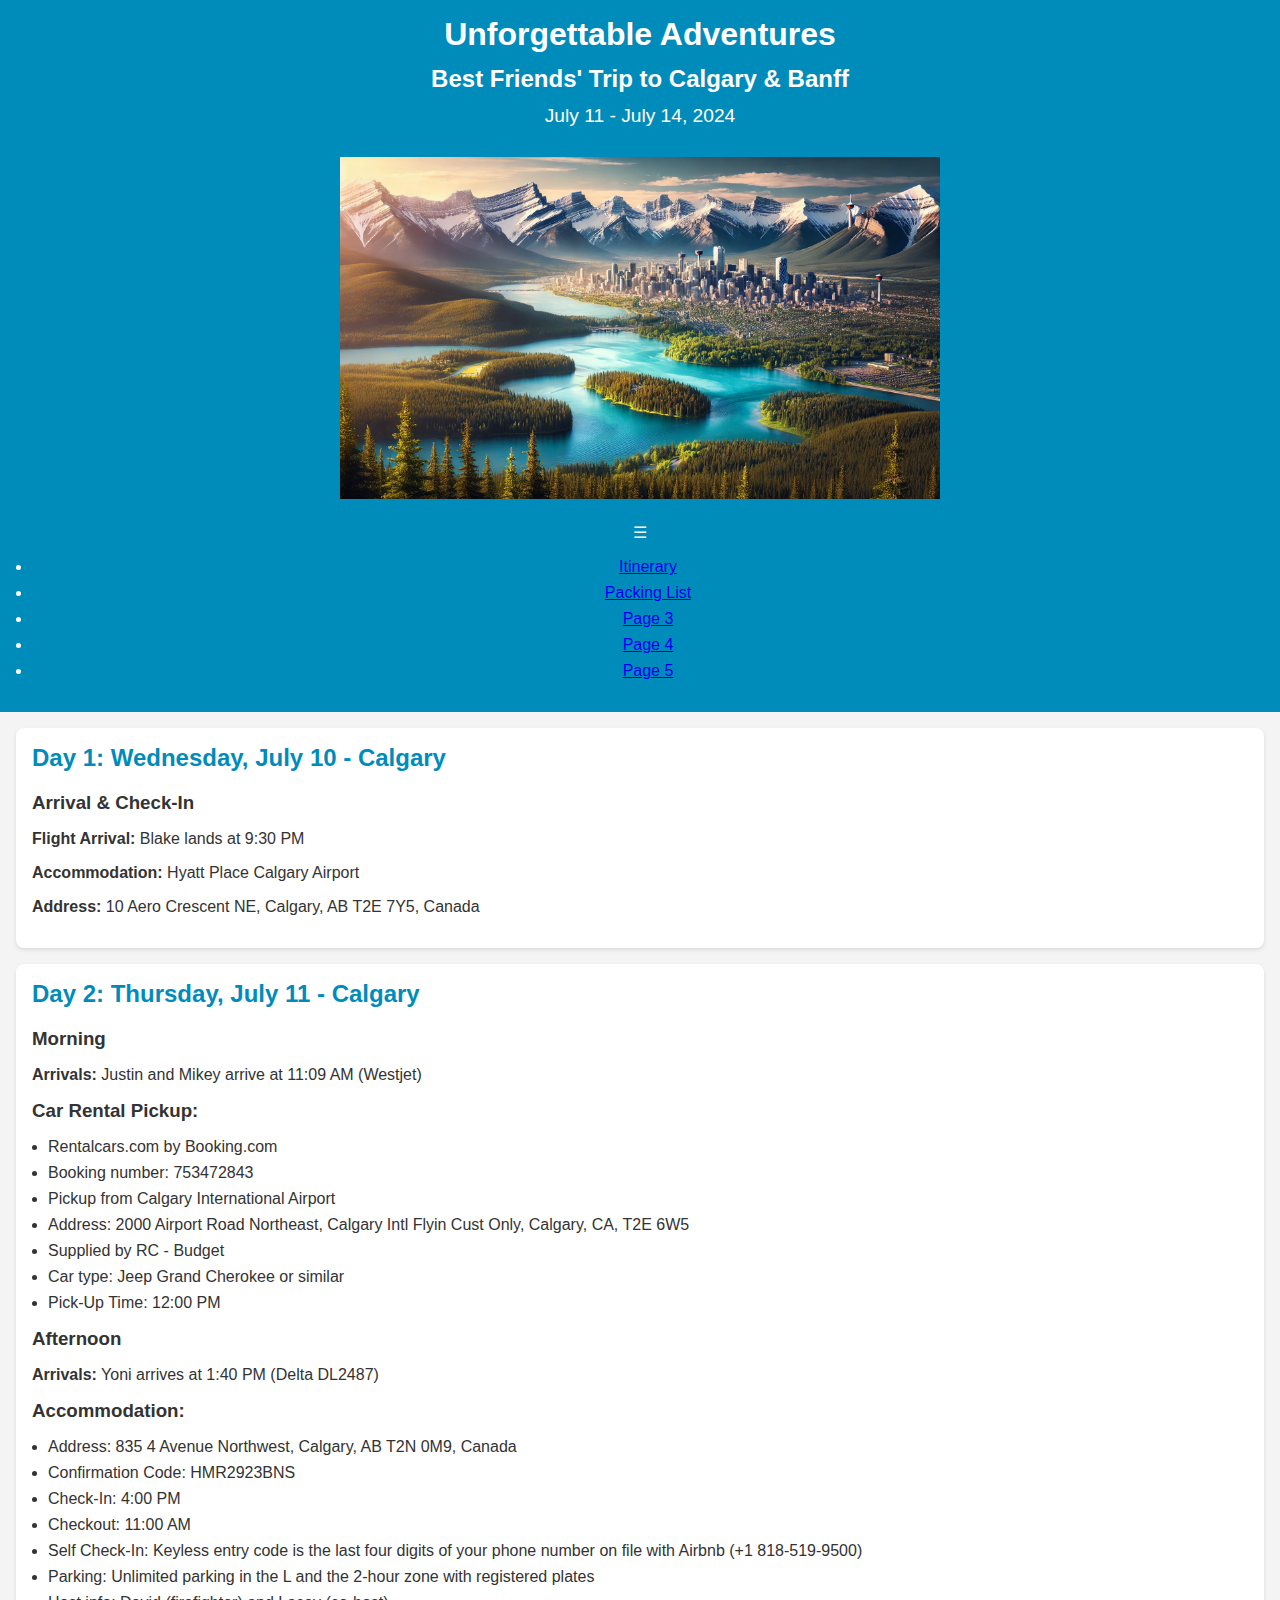
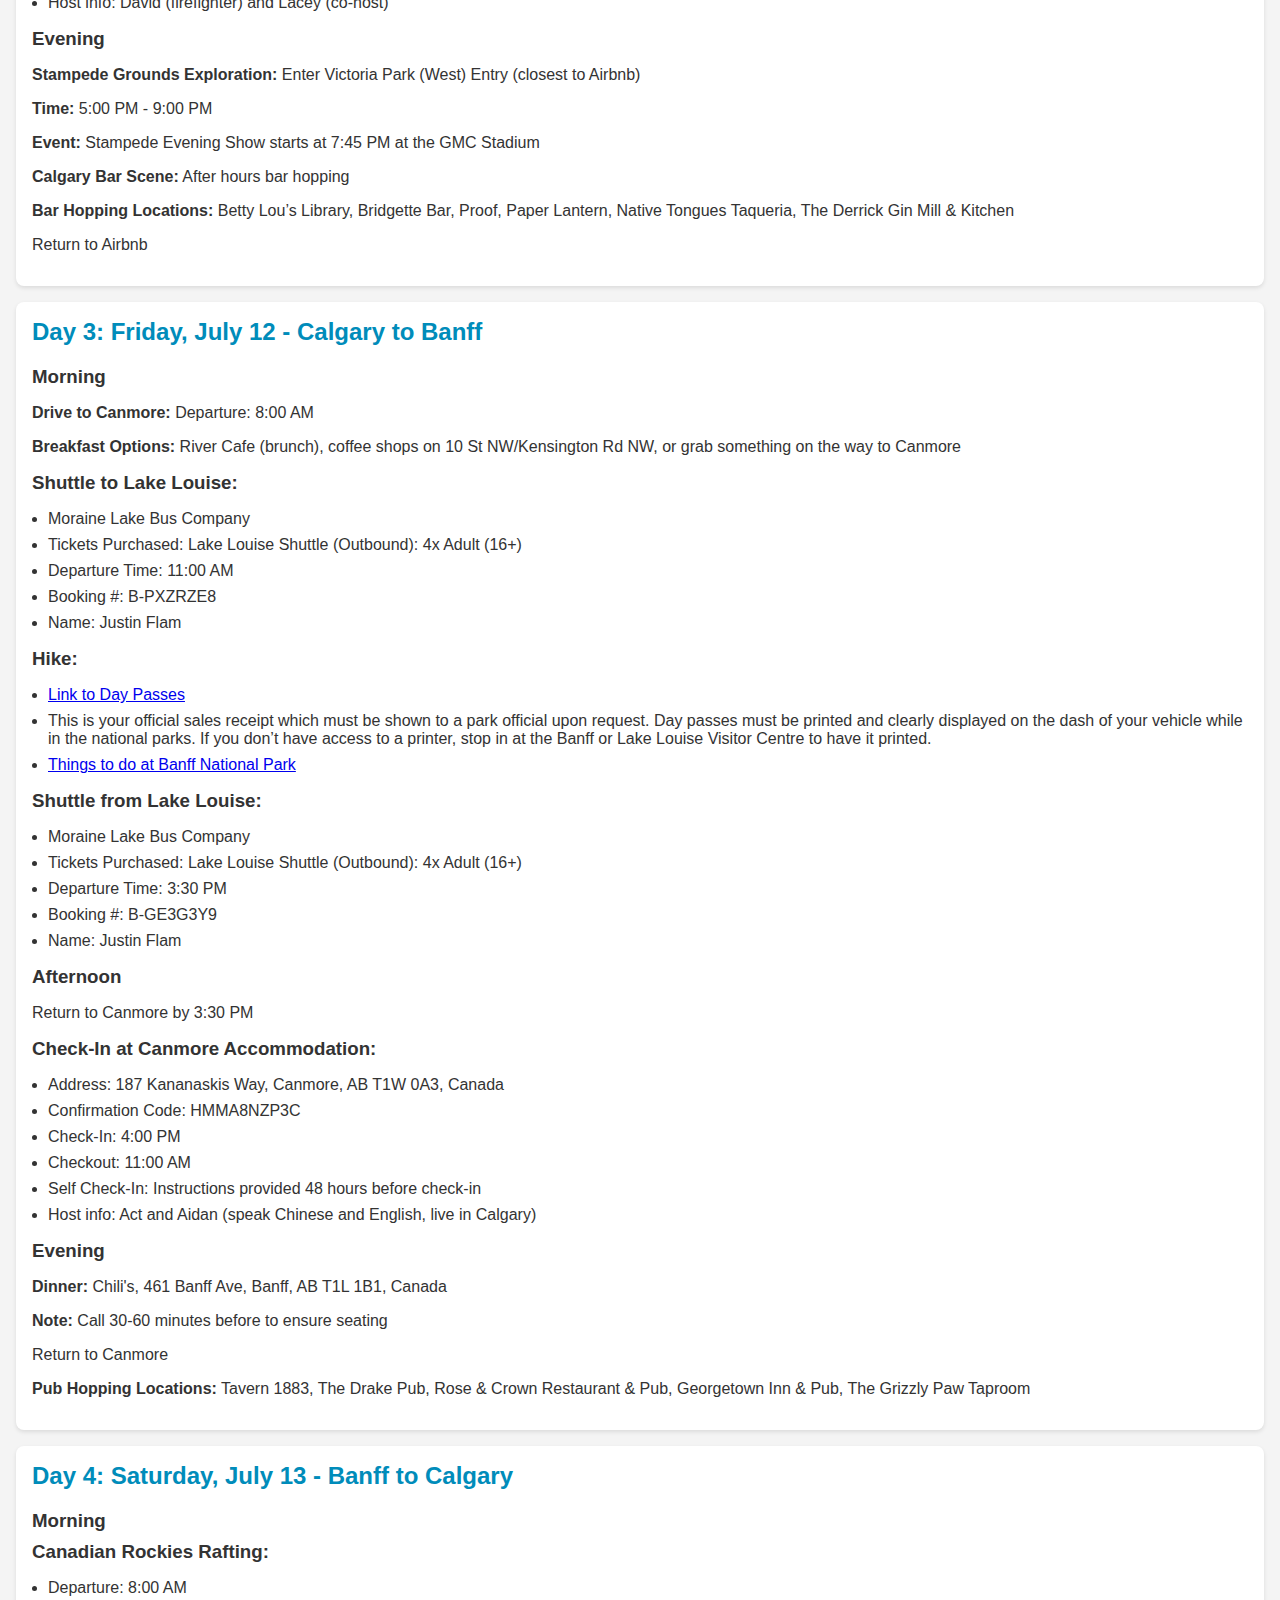
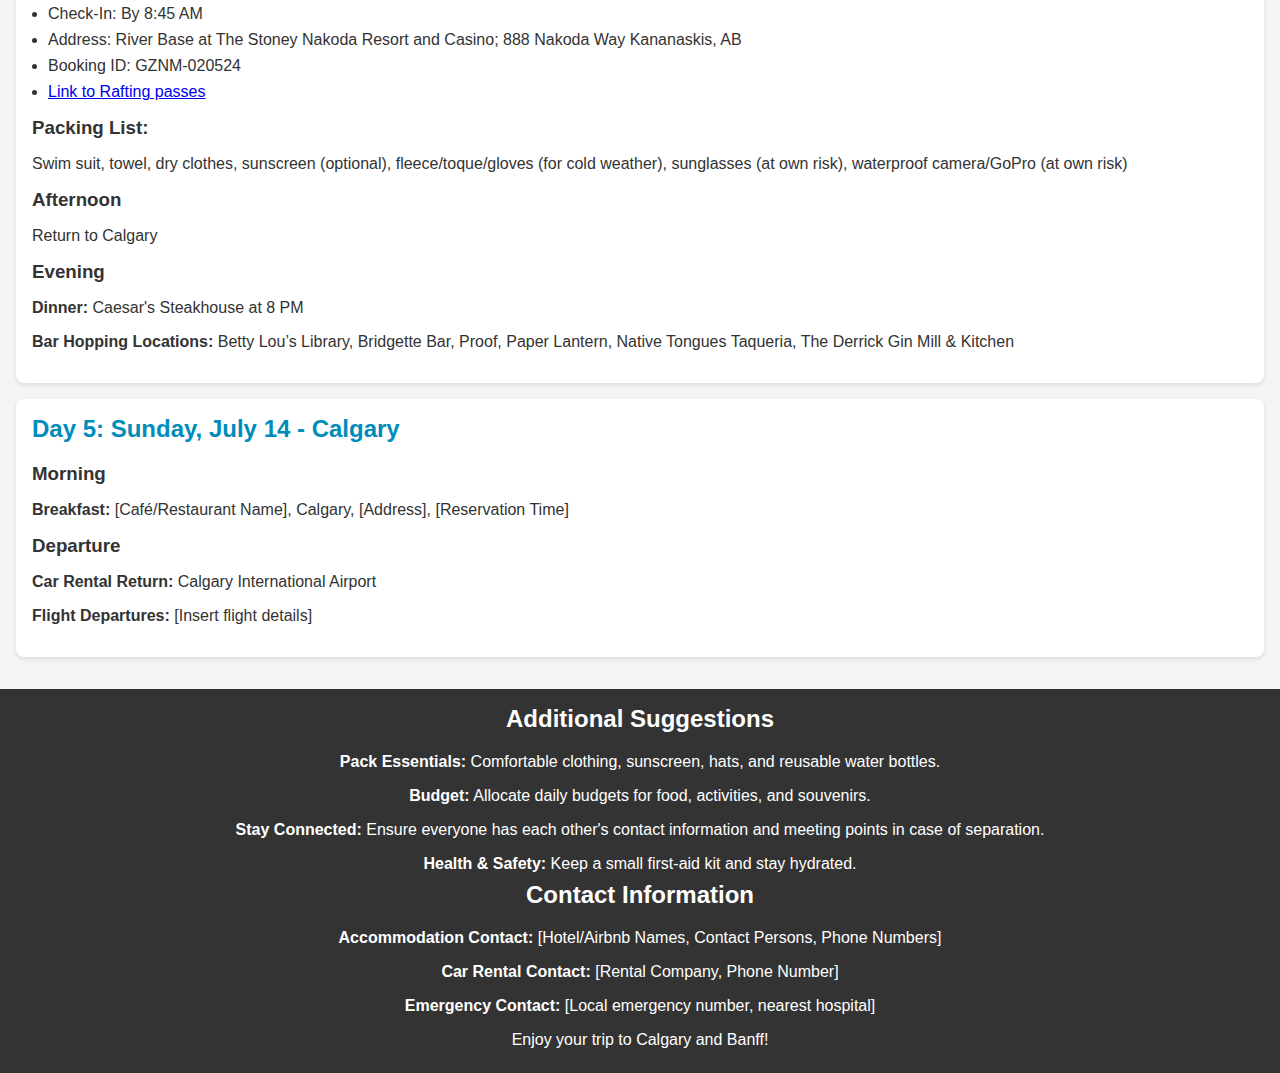
==== index.html @ 30a14b9e "Update index.html" ====
<!DOCTYPE html>
<html lang="en">
<head>
    <meta charset="UTF-8">
    <meta name="viewport" content="width=device-width, initial-scale=1.0">
    <title>Unforgettable Adventures: Best Friends' Trip to Calgary & Banff</title>
    <link rel="stylesheet" href="styles.css">
</head>
<body>
    <header>
        <h1>Unforgettable Adventures</h1>
        <h2>Best Friends' Trip to Calgary & Banff</h2>
        <p>July 11 - July 14, 2024</p>
        <img src="Banff_Calgary.jpg" alt="Banff and Calgary" class="responsive-image">
        <nav>
            <div class="hamburger-menu" id="hamburger-menu">
                ☰
            </div>
            <ul class="nav-links" id="nav-links">
                <li><a href="Index.html">Itinerary</a></li>
                <li><a href="packing-list.html">Packing List</a></li>
                <li><a href="page3.html">Page 3</a></li>
                <li><a href="page4.html">Page 4</a></li>
                <li><a href="page5.html">Page 5</a></li>
            </ul>
        </nav>
    </header>

    <main>
        <section class="day">
            <h2>Day 1: Wednesday, July 10 - Calgary</h2>
            <h3>Arrival & Check-In</h3>
            <p><strong>Flight Arrival:</strong> Blake lands at 9:30 PM</p>
            <p><strong>Accommodation:</strong> Hyatt Place Calgary Airport</p>
            <p><strong>Address:</strong> 10 Aero Crescent NE, Calgary, AB T2E 7Y5, Canada</p>
        </section>

        <section class="day">
            <h2>Day 2: Thursday, July 11 - Calgary</h2>
            <h3>Morning</h3>
            <p><strong>Arrivals:</strong> Justin and Mikey arrive at 11:09 AM (Westjet)</p>
            <h3>Car Rental Pickup:</h3>
            <ul>
                <li>Rentalcars.com by Booking.com</li>
                <li>Booking number: 753472843</li>
                <li>Pickup from Calgary International Airport</li>
                <li>Address: 2000 Airport Road Northeast, Calgary Intl Flyin Cust Only, Calgary, CA, T2E 6W5</li>
                <li>Supplied by RC - Budget</li>
                <li>Car type: Jeep Grand Cherokee or similar</li>
                <li>Pick-Up Time: 12:00 PM</li>
            </ul>

            <h3>Afternoon</h3>
            <p><strong>Arrivals:</strong> Yoni arrives at 1:40 PM (Delta DL2487)</p>
            <h3>Accommodation:</h3>
            <ul>
                <li>Address: 835 4 Avenue Northwest, Calgary, AB T2N 0M9, Canada</li>
                <li>Confirmation Code: HMR2923BNS</li>
                <li>Check-In: 4:00 PM</li>
                <li>Checkout: 11:00 AM</li>
                <li>Self Check-In: Keyless entry code is the last four digits of your phone number on file with Airbnb (+1 818-519-9500)</li>
                <li>Parking: Unlimited parking in the L and the 2-hour zone with registered plates</li>
                <li>Host info: David (firefighter) and Lacey (co-host)</li>
            </ul>

            <h3>Evening</h3>
            <p><strong>Stampede Grounds Exploration:</strong> Enter Victoria Park (West) Entry (closest to Airbnb)</p>
            <p><strong>Time:</strong> 5:00 PM - 9:00 PM</p>
            <p><strong>Event:</strong> Stampede Evening Show starts at 7:45 PM at the GMC Stadium</p>
            <p><strong>Calgary Bar Scene:</strong> After hours bar hopping</p>
            <p><strong>Bar Hopping Locations:</strong> Betty Lou’s Library, Bridgette Bar, Proof, Paper Lantern, Native Tongues Taqueria, The Derrick Gin Mill & Kitchen</p>
            <p>Return to Airbnb</p>
        </section>

        <section class="day">
            <h2>Day 3: Friday, July 12 - Calgary to Banff</h2>
            <h3>Morning</h3>
            <p><strong>Drive to Canmore:</strong> Departure: 8:00 AM</p>
            <p><strong>Breakfast Options:</strong> River Cafe (brunch), coffee shops on 10 St NW/Kensington Rd NW, or grab something on the way to Canmore</p>
            <h3>Shuttle to Lake Louise:</h3>
            <ul>
                <li>Moraine Lake Bus Company</li>
                <li>Tickets Purchased: Lake Louise Shuttle (Outbound): 4x Adult (16+)</li>
                <li>Departure Time: 11:00 AM</li>
                <li>Booking #: B-PXZRZE8</li>
                <li>Name: Justin Flam</li>
            </ul>
            <h3>Hike:</h3>
            <ul>
                <li><a href="park-pass.pdf" target="_blank">Link to Day Passes</a></li>
                <li>This is your official sales receipt which must be shown to a park official upon request. Day passes must be printed and clearly displayed on the dash of your vehicle while in the national parks. If you don’t have access to a printer, stop in at the Banff or Lake Louise Visitor Centre to have it printed.</li>
                <li><a href="https://www.banfflakelouise.com/things-to-do">Things to do at Banff National Park</a></li>
            </ul>
            <h3>Shuttle from Lake Louise:</h3>
            <ul>
                <li>Moraine Lake Bus Company</li>
                <li>Tickets Purchased: Lake Louise Shuttle (Outbound): 4x Adult (16+)</li>
                <li>Departure Time: 3:30 PM</li>
                <li>Booking #: B-GE3G3Y9</li>
                <li>Name: Justin Flam</li>
            </ul>
            
            <h3>Afternoon</h3>
            <p>Return to Canmore by 3:30 PM</p>
            <h3>Check-In at Canmore Accommodation:</h3>
            <ul>
                <li>Address: 187 Kananaskis Way, Canmore, AB T1W 0A3, Canada</li>
                <li>Confirmation Code: HMMA8NZP3C</li>
                <li>Check-In: 4:00 PM</li>
                <li>Checkout: 11:00 AM</li>
                <li>Self Check-In: Instructions provided 48 hours before check-in</li>
                <li>Host info: Act and Aidan (speak Chinese and English, live in Calgary)</li>
            </ul>

            <h3>Evening</h3>
            <p><strong>Dinner:</strong> Chili's, 461 Banff Ave, Banff, AB T1L 1B1, Canada</p>
            <p><strong>Note:</strong> Call 30-60 minutes before to ensure seating</p>
            <p>Return to Canmore</p>
            <p><strong>Pub Hopping Locations:</strong> Tavern 1883, The Drake Pub, Rose & Crown Restaurant & Pub, Georgetown Inn & Pub, The Grizzly Paw Taproom</p>
        </section>

        <section class="day">
            <h2>Day 4: Saturday, July 13 - Banff to Calgary</h2>
            <h3>Morning</h3>
            <h3>Canadian Rockies Rafting:</h3>
            <ul>
                <li>Departure: 8:00 AM</li>
                <li>Check-In: By 8:45 AM</li>
                <li>Address: River Base at The Stoney Nakoda Resort and Casino; 888 Nakoda Way Kananaskis, AB</li>
                <li>Booking ID: GZNM-020524</li>
                <li><a href="rafting.pdf" target="_blank">Link to Rafting passes</a></li>
            </ul>
            <h3>Packing List:</h3>
            <p>Swim suit, towel, dry clothes, sunscreen (optional), fleece/toque/gloves (for cold weather), sunglasses (at own risk), waterproof camera/GoPro (at own risk)</p>

            <h3>Afternoon</h3>
            <p>Return to Calgary</p>

            <h3>Evening</h3>
            <p><strong>Dinner:</strong> Caesar's Steakhouse at 8 PM</p>
            <p><strong>Bar Hopping Locations:</strong> Betty Lou’s Library, Bridgette Bar, Proof, Paper Lantern, Native Tongues Taqueria, The Derrick Gin Mill & Kitchen</p>
        </section>

        <section class="day">
            <h2>Day 5: Sunday, July 14 - Calgary</h2>
            <h3>Morning</h3>
            <p><strong>Breakfast:</strong> [Café/Restaurant Name], Calgary, [Address], [Reservation Time]</p>

            <h3>Departure</h3>
            <p><strong>Car Rental Return:</strong> Calgary International Airport</p>
            <p><strong>Flight Departures:</strong> [Insert flight details]</p>
        </section>
    </main>

    <footer>
        <h2>Additional Suggestions</h2>
        <p><strong>Pack Essentials:</strong> Comfortable clothing, sunscreen, hats, and reusable water bottles.</p>
        <p><strong>Budget:</strong> Allocate daily budgets for food, activities, and souvenirs.</p>
        <p><strong>Stay Connected:</strong> Ensure everyone has each other's contact information and meeting points in case of separation.</p>
        <p><strong>Health & Safety:</strong> Keep a small first-aid kit and stay hydrated.</p>

        <h2>Contact Information</h2>
        <p><strong>Accommodation Contact:</strong> [Hotel/Airbnb Names, Contact Persons, Phone Numbers]</p>
        <p><strong>Car Rental Contact:</strong> [Rental Company, Phone Number]</p>
        <p><strong>Emergency Contact:</strong> [Local emergency number, nearest hospital]</p>
        
        <p>Enjoy your trip to Calgary and Banff!</p>
    </footer>
    <script>
        document.getElementById('hamburger-menu').addEventListener('click', function() {
            var navLinks = document.getElementById('nav-links');
            if (navLinks.style.display === 'block') {
                navLinks.style.display = 'none';
            } else {
                navLinks.style.display = 'block';
            }
        });
    </script>
</body>
</html>
---- styles.css ----
body {
    font-family: Arial, sans-serif;
    margin: 0;
    padding: 0;
    background-color: #f4f4f4;
    color: #333;
}

header {
    background-color: #008cba;
    color: white;
    padding: 1em;
    text-align: center;
}

header h1 {
    margin: 0;
    font-size: 2em;
}

header h2 {
    margin: 0.5em 0;
    font-size: 1.5em;
}

header p {
    margin: 0.5em 0;
    font-size: 1.2em;
}

.responsive-image {
    width: 100%;
    height: auto;
    max-width: 600px;
    margin: 20px auto;
}

main {
    padding: 1em;
}

.day {
    background-color: white;
    margin-bottom: 1em;
    padding: 1em;
    border-radius: 8px;
    box-shadow: 0 2px 4px rgba(0, 0, 0, 0.1);
}

.day h2 {
    color: #008cba;
    margin-top: 0;
}

.day h3 {
    margin-top: 0.5em;
    margin-bottom: 0.5em;
}

ul {
    padding-left: 1em;
}

ul li {
    margin-bottom: 0.5em;
}

footer {
    background-color: #333;
    color: white;
    padding: 1em;
    text-align: center;
}

footer h2 {
    margin-top: 0;
}

footer p {
    margin-bottom: 0.5em;
}
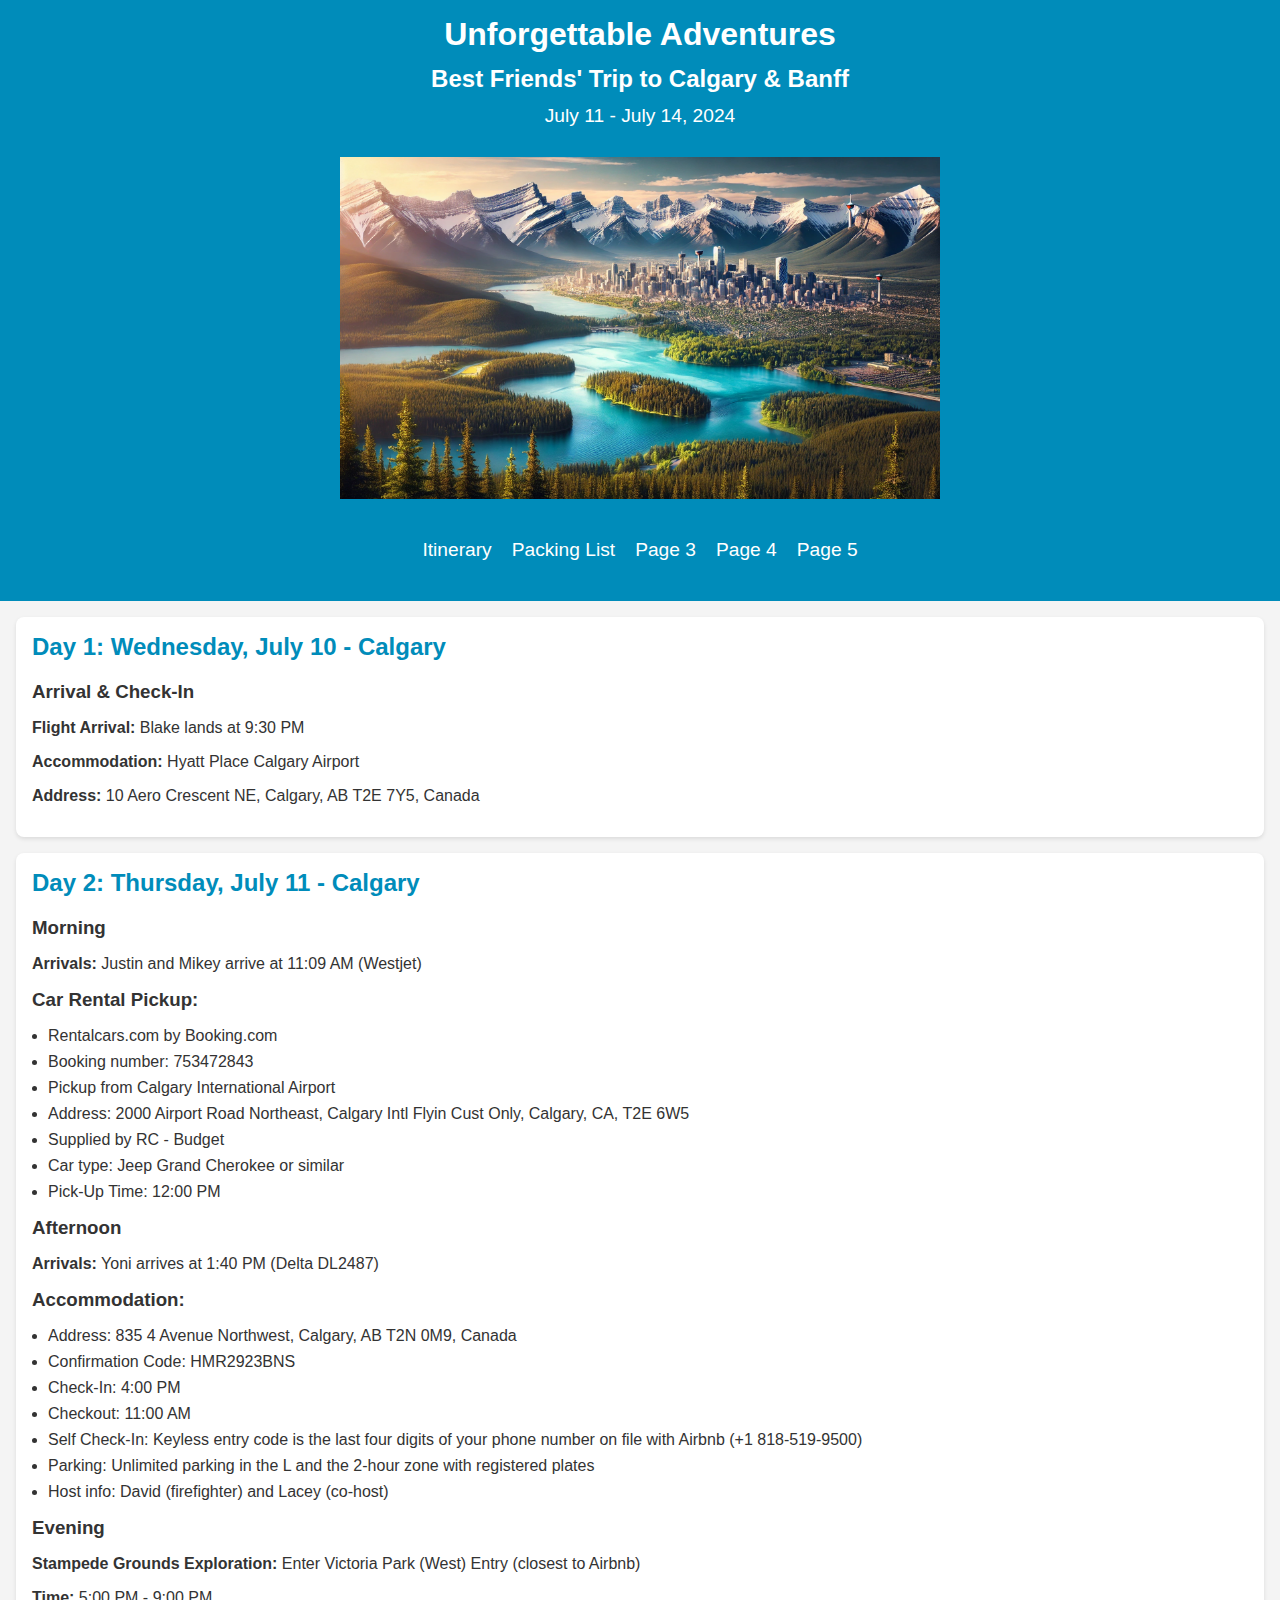
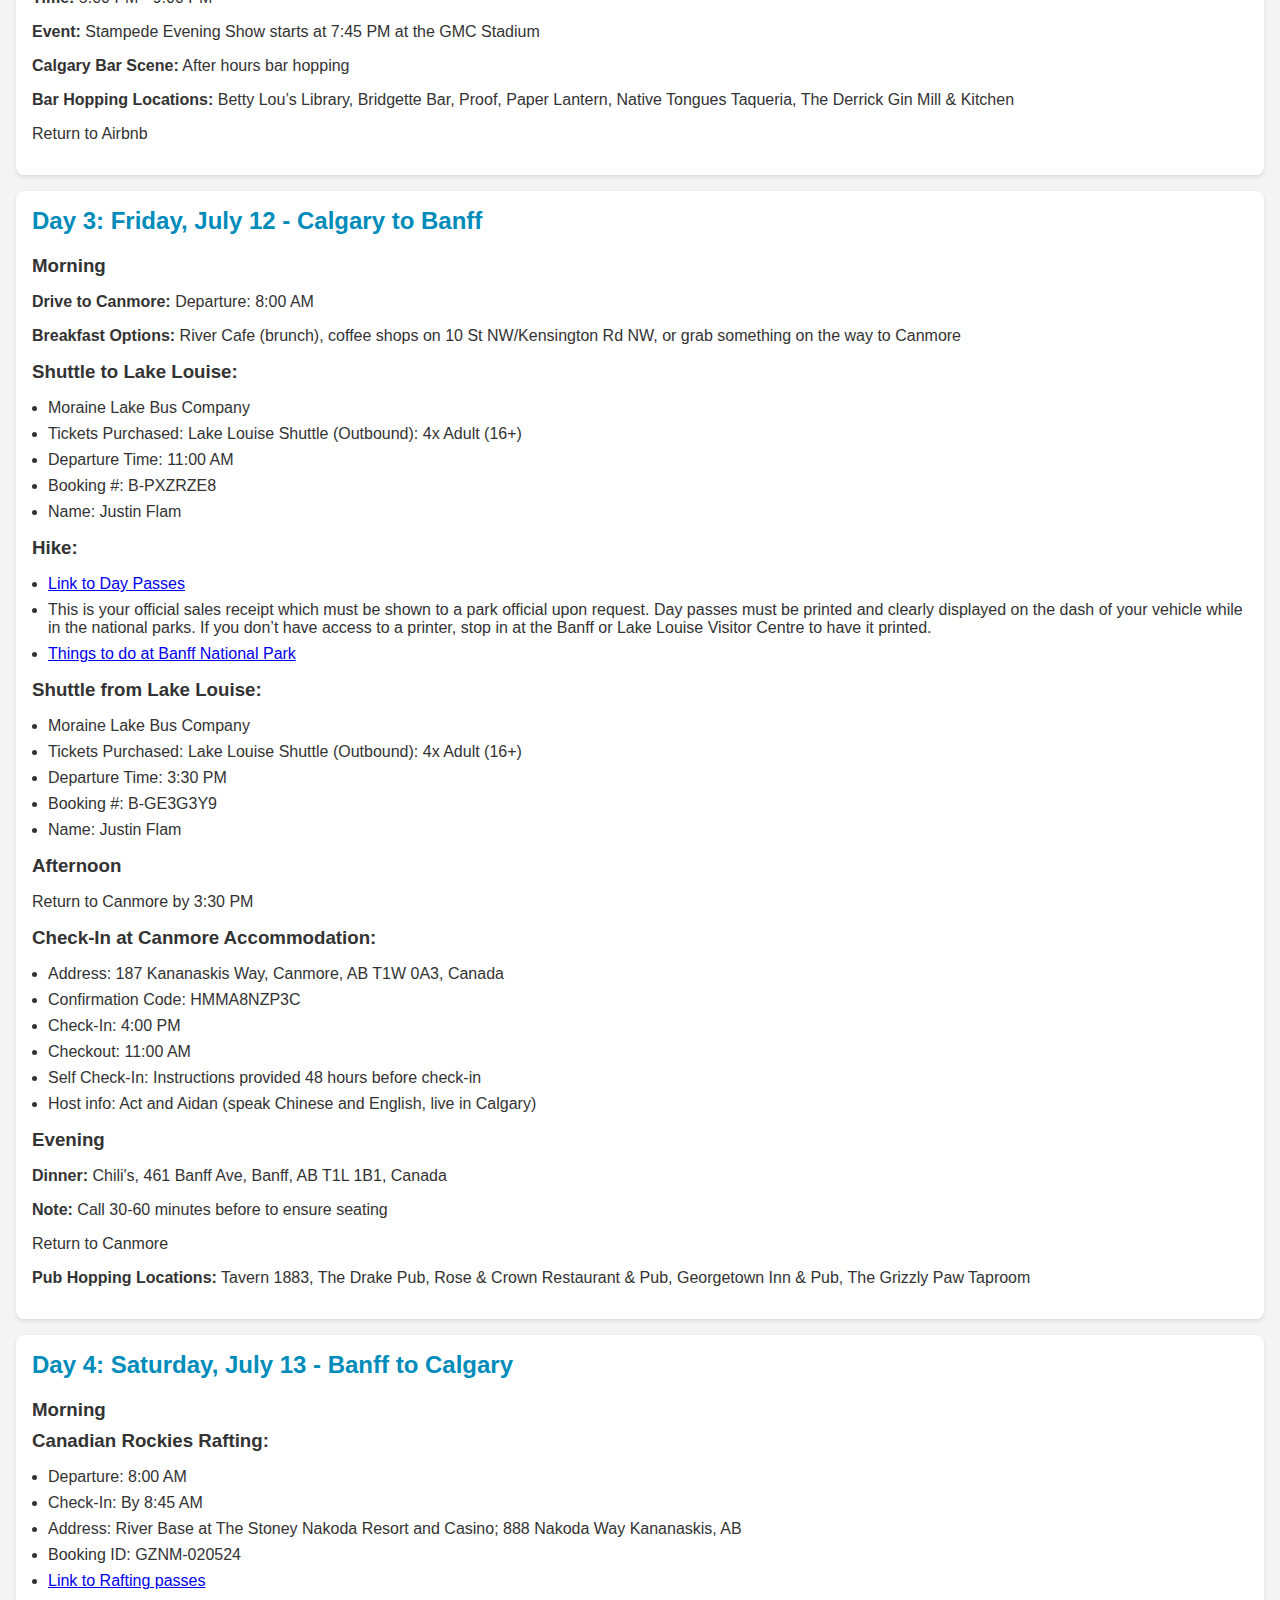
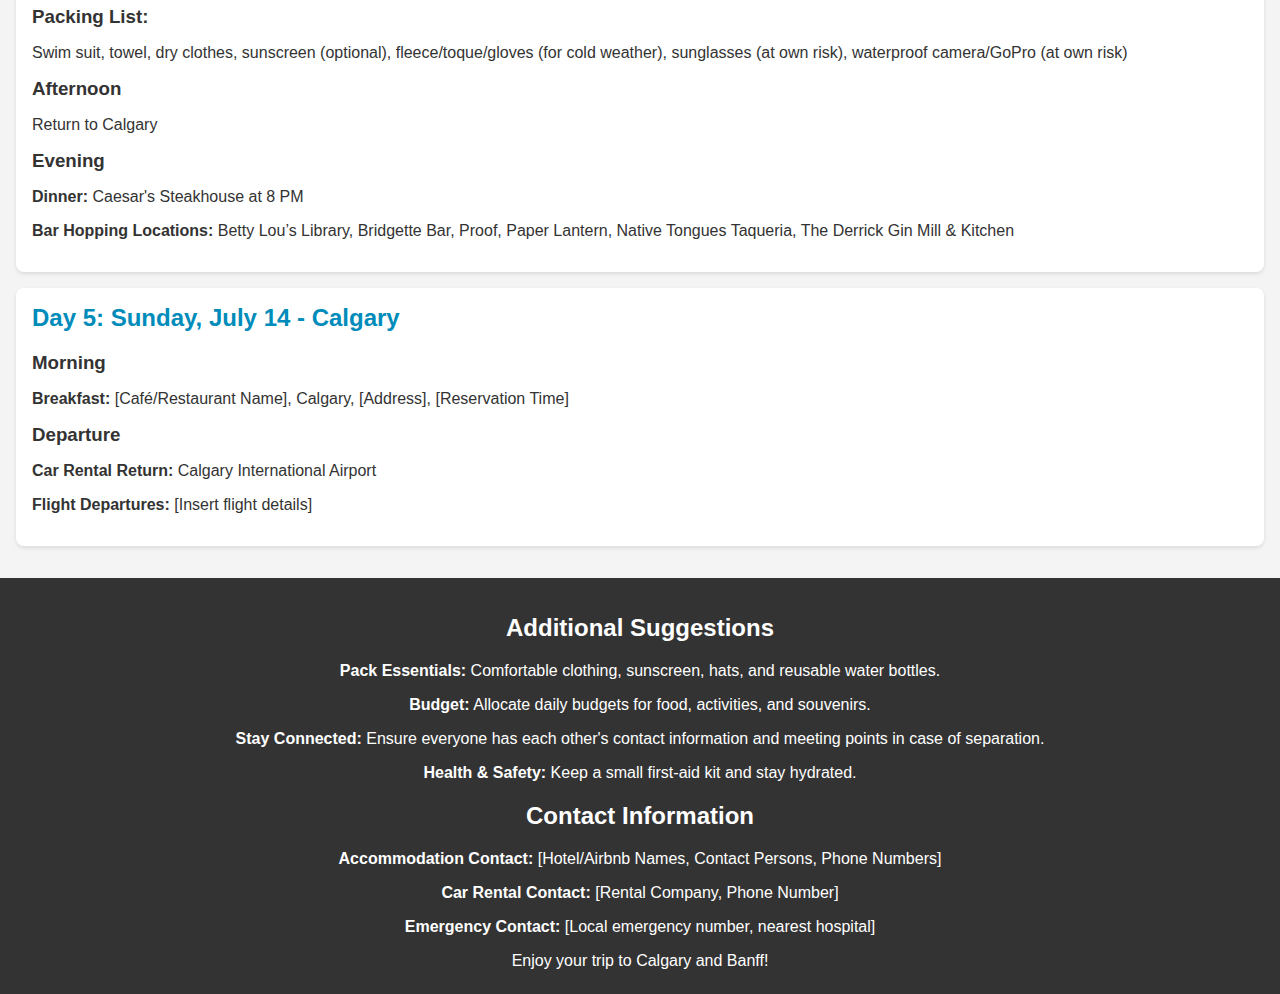
==== commit c9fa8383: "Update index.html" ====
--- a/index.html
+++ b/index.html
@@ -17,7 +17,7 @@
                 ☰
             </div>
             <ul class="nav-links" id="nav-links">
-                <li><a href="Index.html">Itinerary</a></li>
+                <li><a href="index.html">Itinerary</a></li>
                 <li><a href="packing-list.html">Packing List</a></li>
                 <li><a href="page3.html">Page 3</a></li>
                 <li><a href="page4.html">Page 4</a></li>
--- a/styles.css
+++ b/styles.css
@@ -11,6 +11,7 @@
     color: white;
     padding: 1em;
     text-align: center;
+    position: relative;
 }
 
 header h1 {
@@ -33,6 +34,58 @@
     height: auto;
     max-width: 600px;
     margin: 20px auto;
+}
+
+.hamburger-menu {
+    font-size: 2em;
+    cursor: pointer;
+    display: none;
+    position: absolute;
+    top: 10px;
+    right: 20px;
+}
+
+.nav-links {
+    list-style: none;
+    padding: 0;
+    display: flex;
+    justify-content: center;
+    gap: 20px;
+}
+
+.nav-links li {
+    display: inline;
+}
+
+.nav-links li a {
+    color: white;
+    text-decoration: none;
+    font-size: 1.2em;
+}
+
+@media (max-width: 768px) {
+    .hamburger-menu {
+        display: block;
+    }
+
+    .nav-links {
+        display: none;
+        flex-direction: column;
+        position: absolute;
+        top: 60px;
+        right: 20px;
+        background-color: #008cba;
+        padding: 10px;
+        border-radius: 5px;
+    }
+
+    .nav-links li {
+        margin: 10px 0;
+    }
+
+    .nav-links li a {
+        font-size: 1.5em;
+    }
 }
 
 main {
@@ -72,10 +125,6 @@
     text-align: center;
 }
 
-footer h2 {
-    margin-top: 0;
-}
-
 footer p {
     margin-bottom: 0.5em;
 }
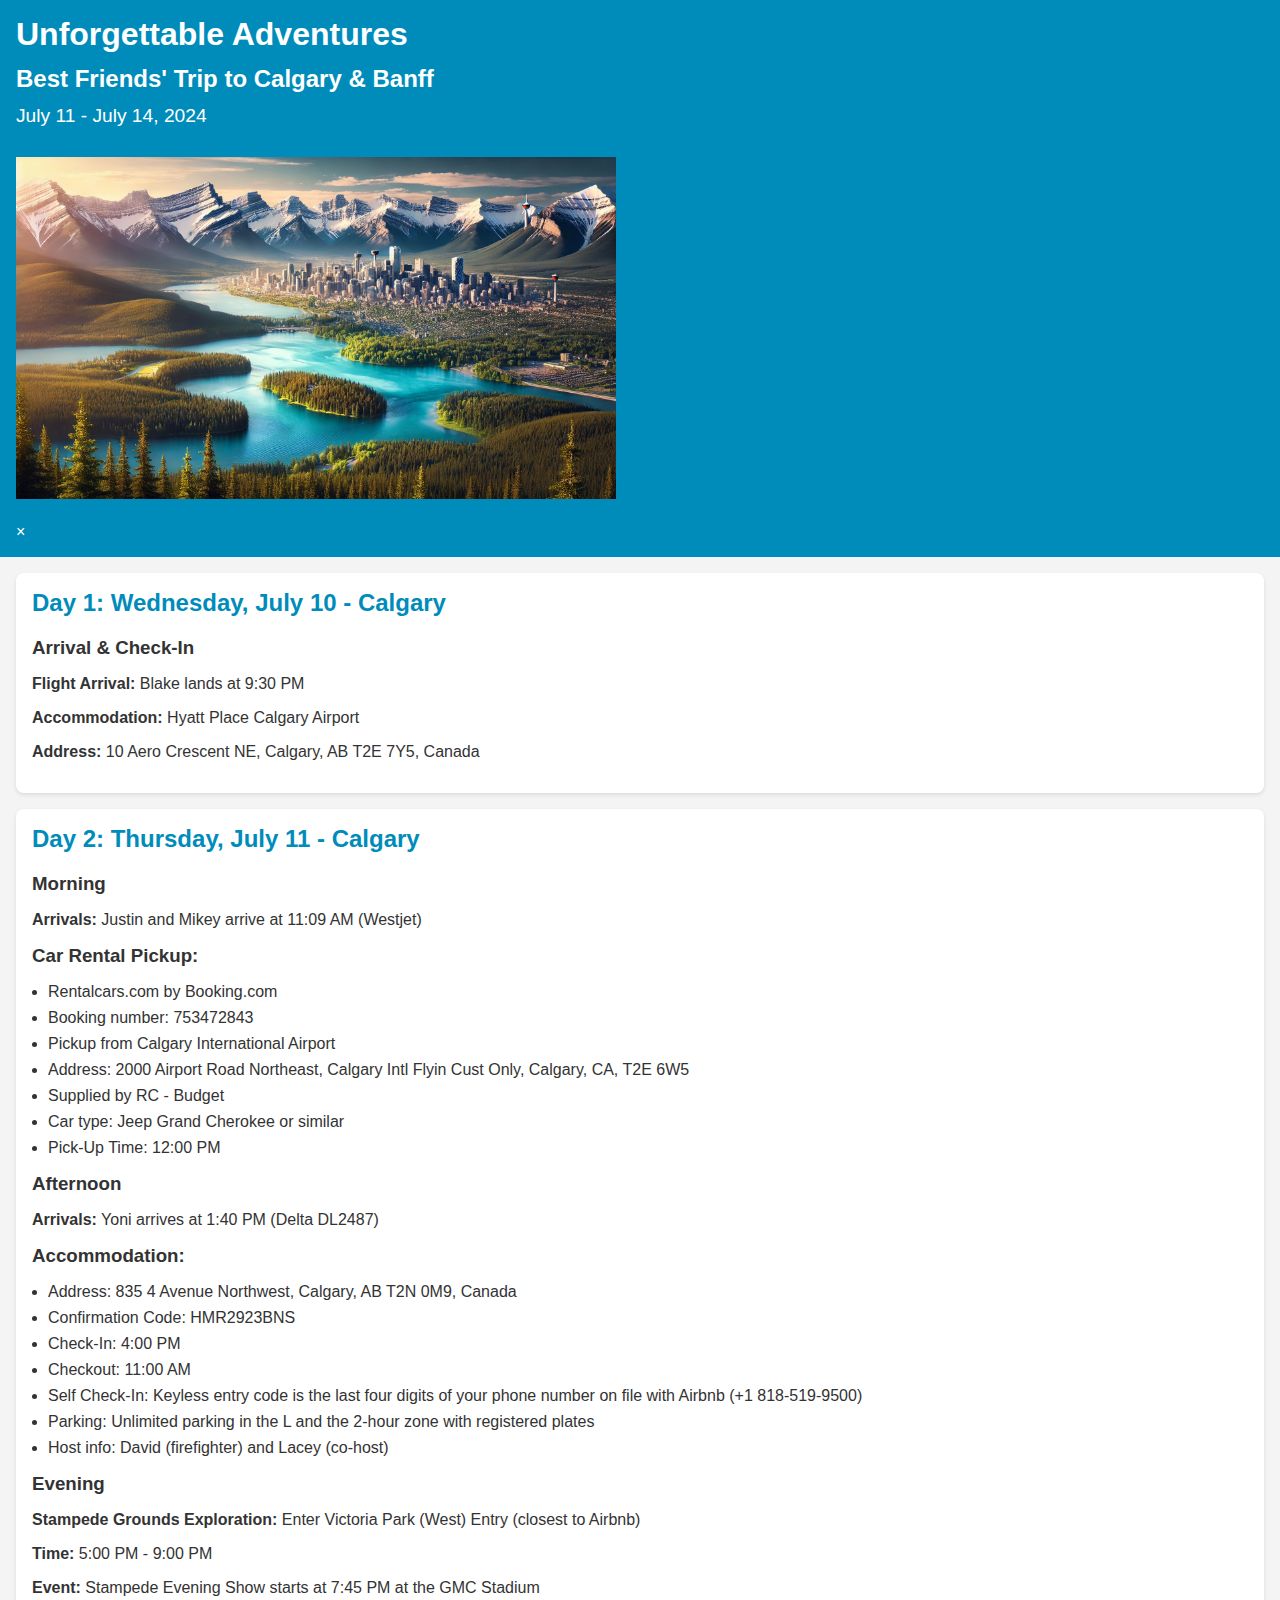
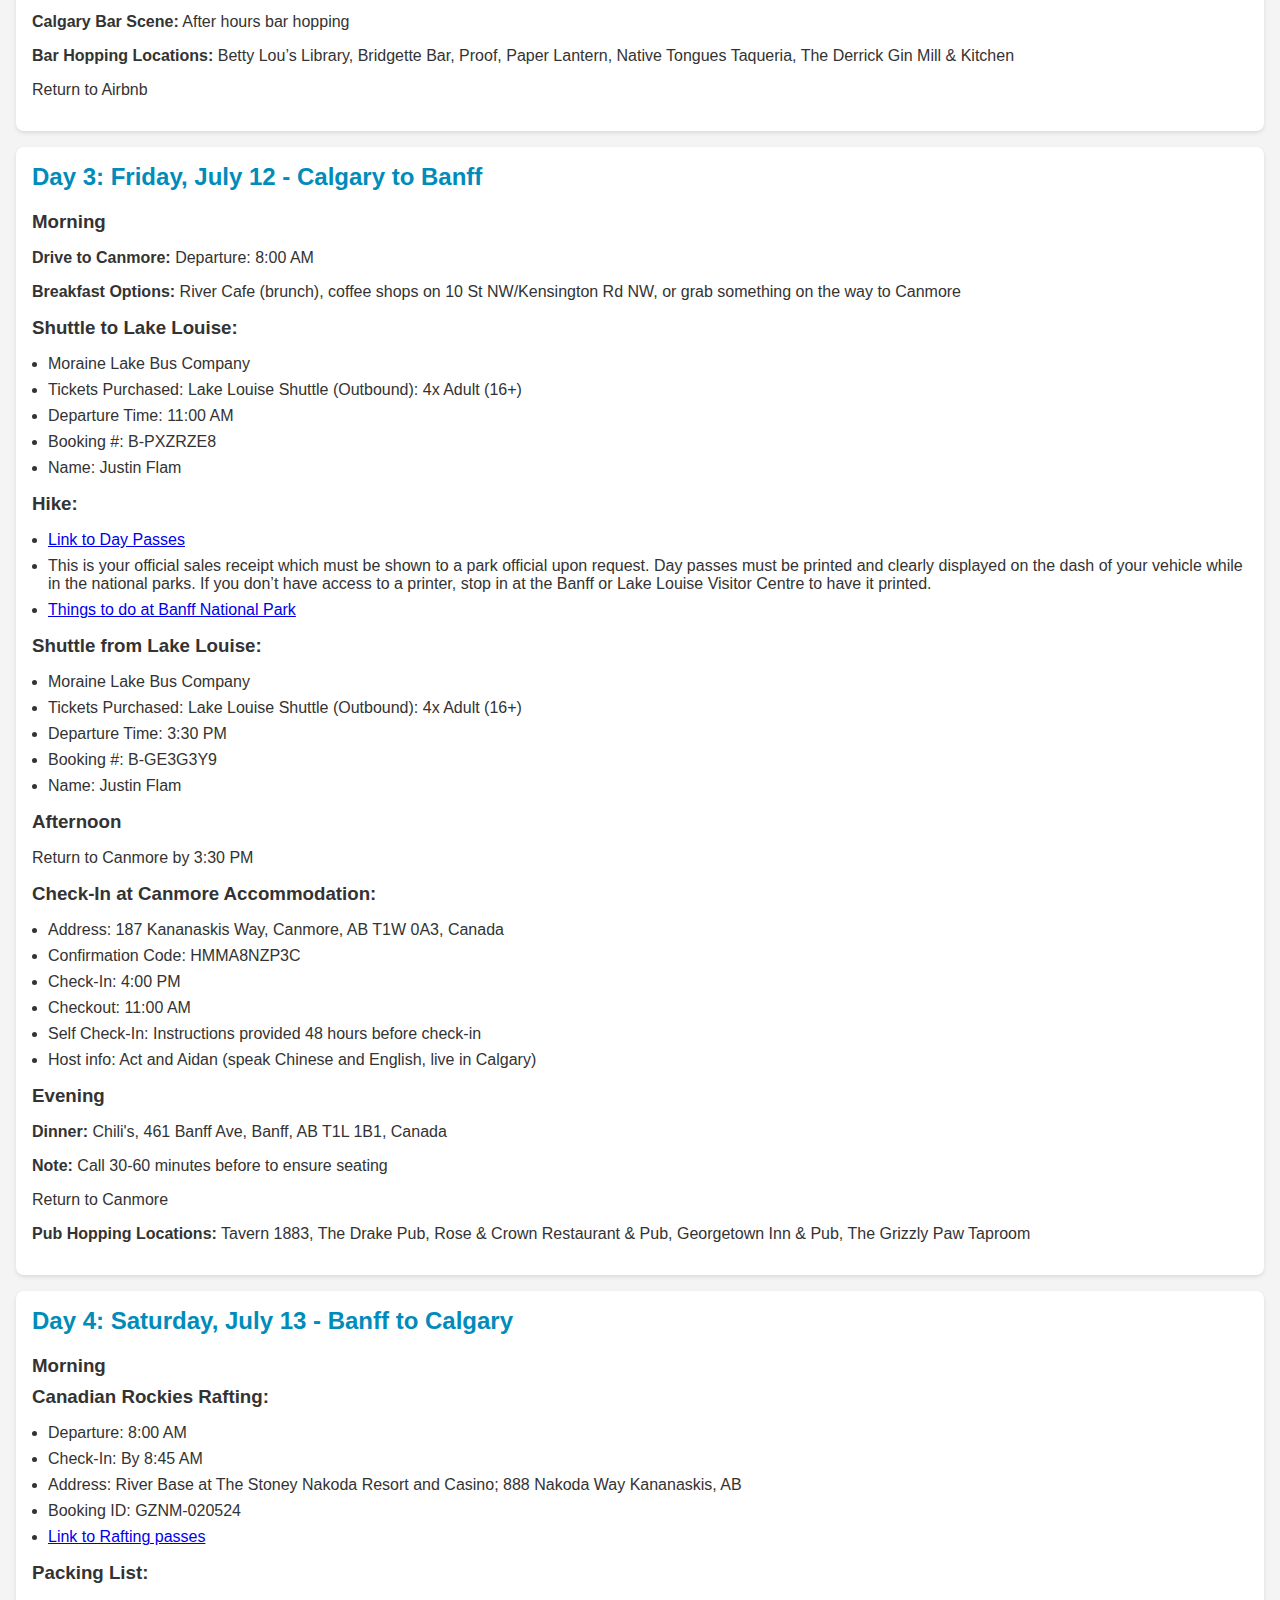
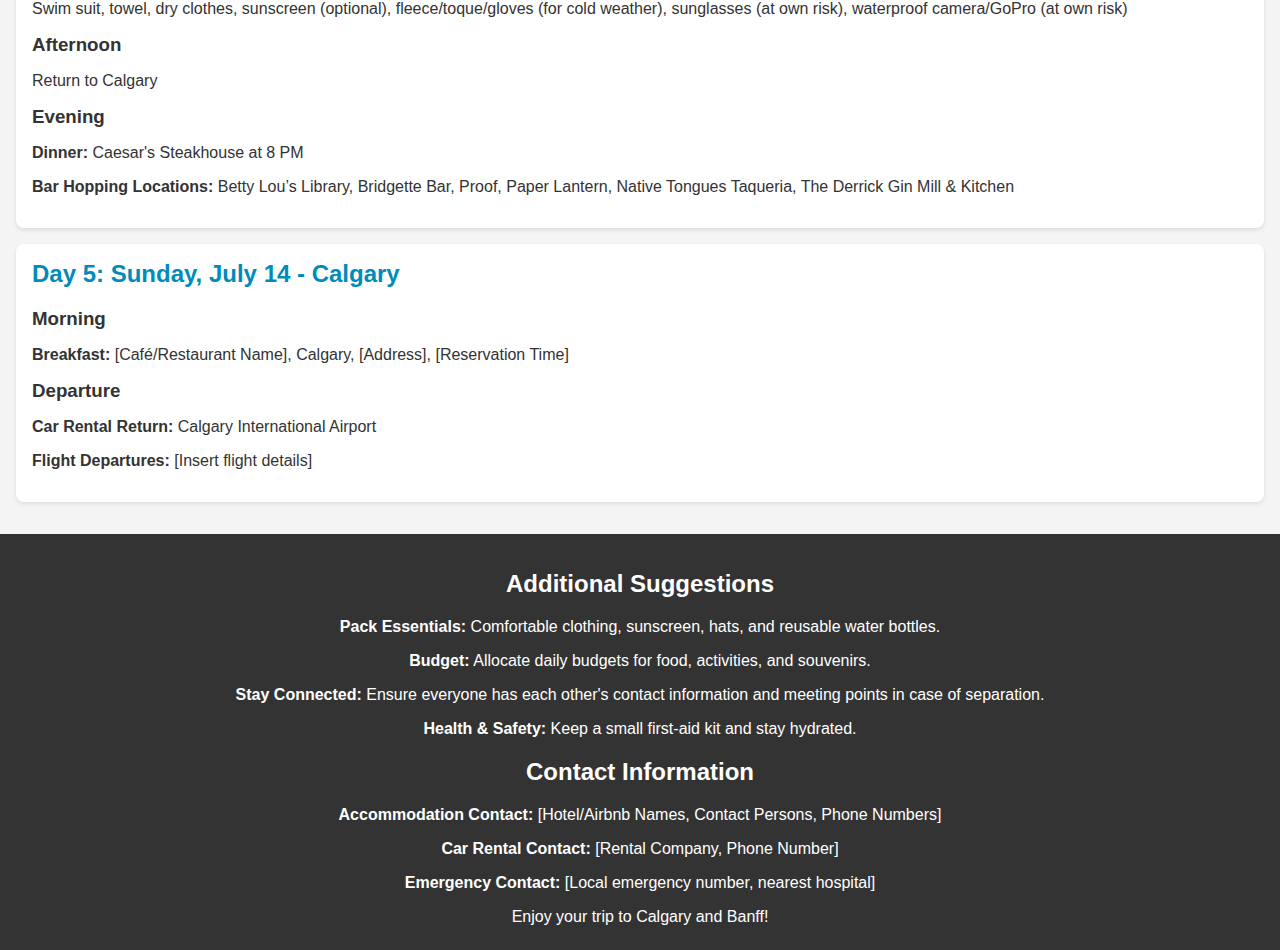
==== commit e8e483d8: "Update index.html" ====
--- a/index.html
+++ b/index.html
@@ -15,6 +15,9 @@
         <nav>
             <div class="hamburger-menu" id="hamburger-menu">
                 ☰
+            </div>
+            <div class="close-menu" id="close-menu">
+                &times;
             </div>
             <ul class="nav-links" id="nav-links">
                 <li><a href="index.html">Itinerary</a></li>
--- a/styles.css
+++ b/styles.css
@@ -10,7 +10,7 @@
     background-color: #008cba;
     color: white;
     padding: 1em;
-    text-align: center;
+    text-align: left;
     position: relative;
 }
 
@@ -47,44 +47,34 @@
 
 .nav-links {
     list-style: none;
-    padding: 0;
-    display: flex;
+    padding: 1em;
+    margin: 0;
+    display: none;
+    flex-direction: column;
+    position: fixed;
+    top: 0;
+    left: 0;
+    width: 100%;
+    height: 100%;
+    background-color: #008cba;
     justify-content: center;
-    gap: 20px;
+    align-items: center;
+    z-index: 1000;
 }
 
 .nav-links li {
-    display: inline;
+    margin: 20px 0;
 }
 
 .nav-links li a {
     color: white;
     text-decoration: none;
-    font-size: 1.2em;
+    font-size: 2em;
 }
 
 @media (max-width: 768px) {
     .hamburger-menu {
         display: block;
-    }
-
-    .nav-links {
-        display: none;
-        flex-direction: column;
-        position: absolute;
-        top: 60px;
-        right: 20px;
-        background-color: #008cba;
-        padding: 10px;
-        border-radius: 5px;
-    }
-
-    .nav-links li {
-        margin: 10px 0;
-    }
-
-    .nav-links li a {
-        font-size: 1.5em;
     }
 }
 
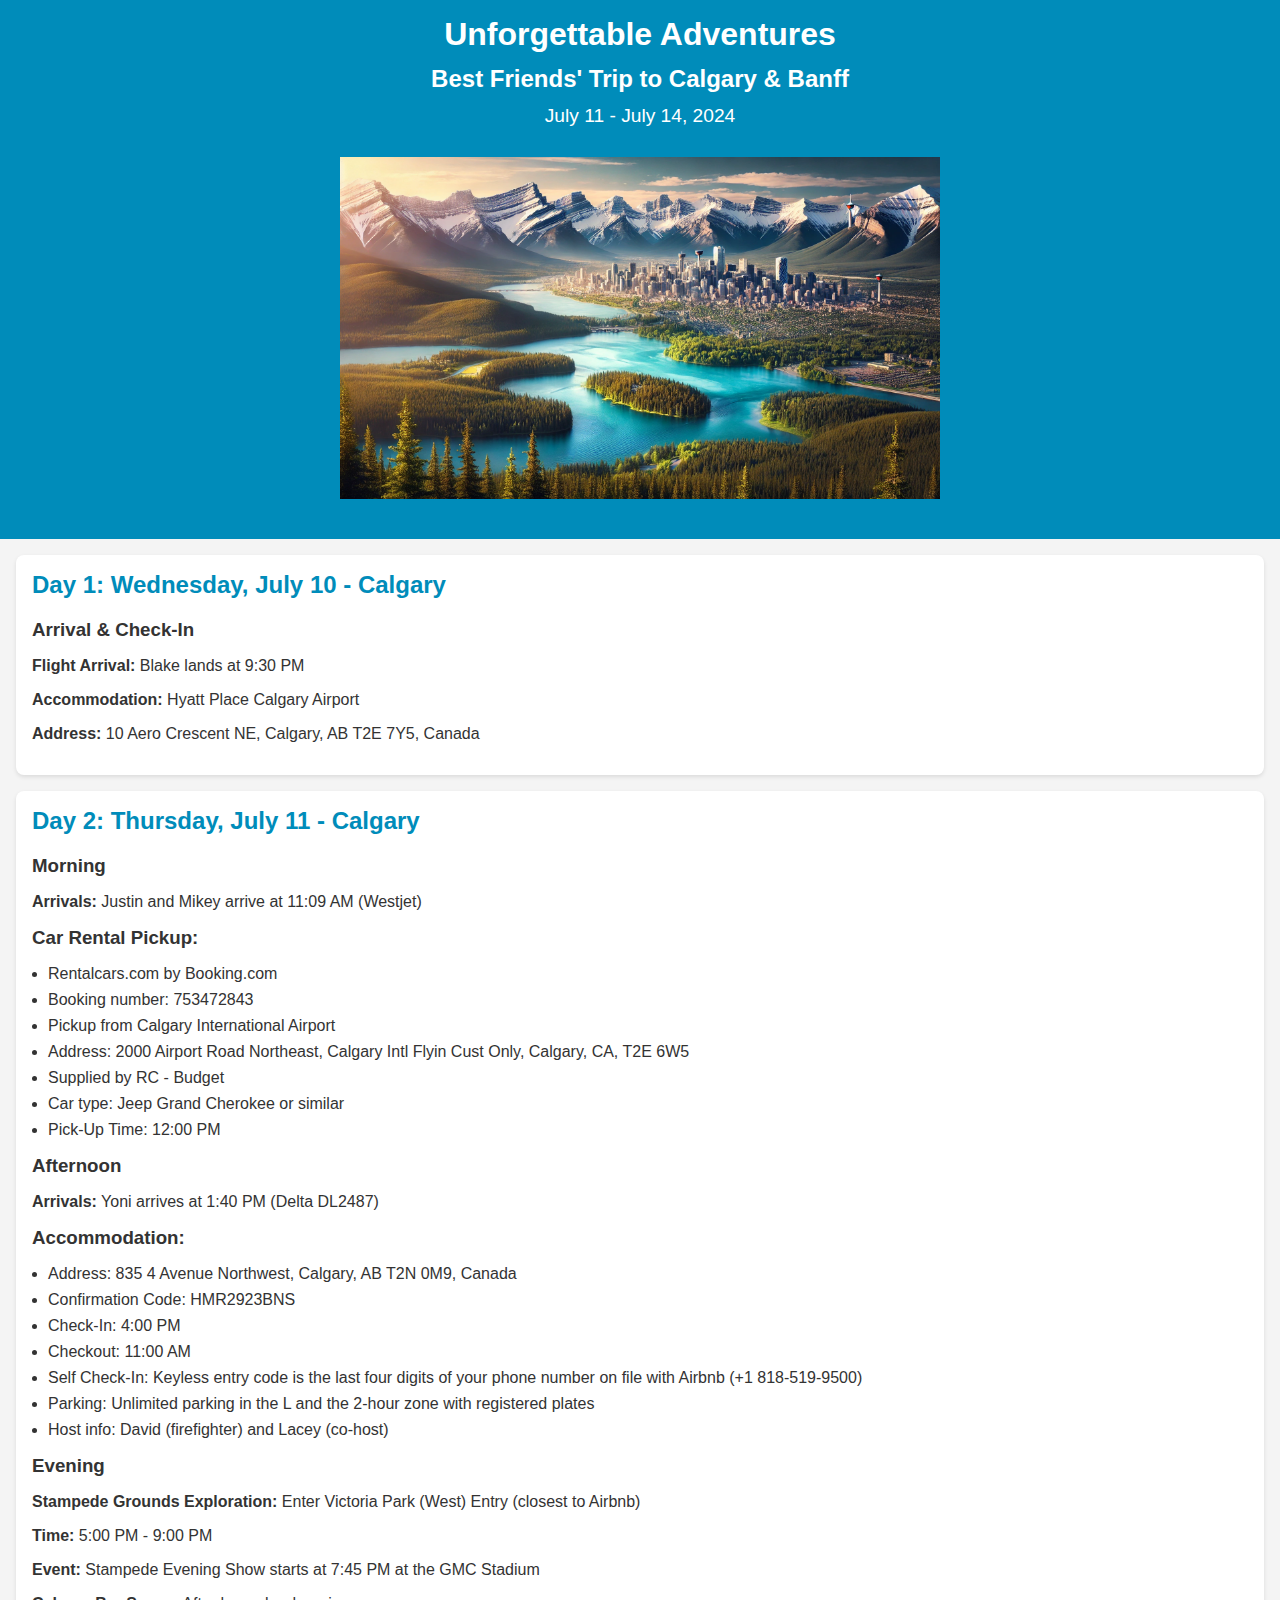
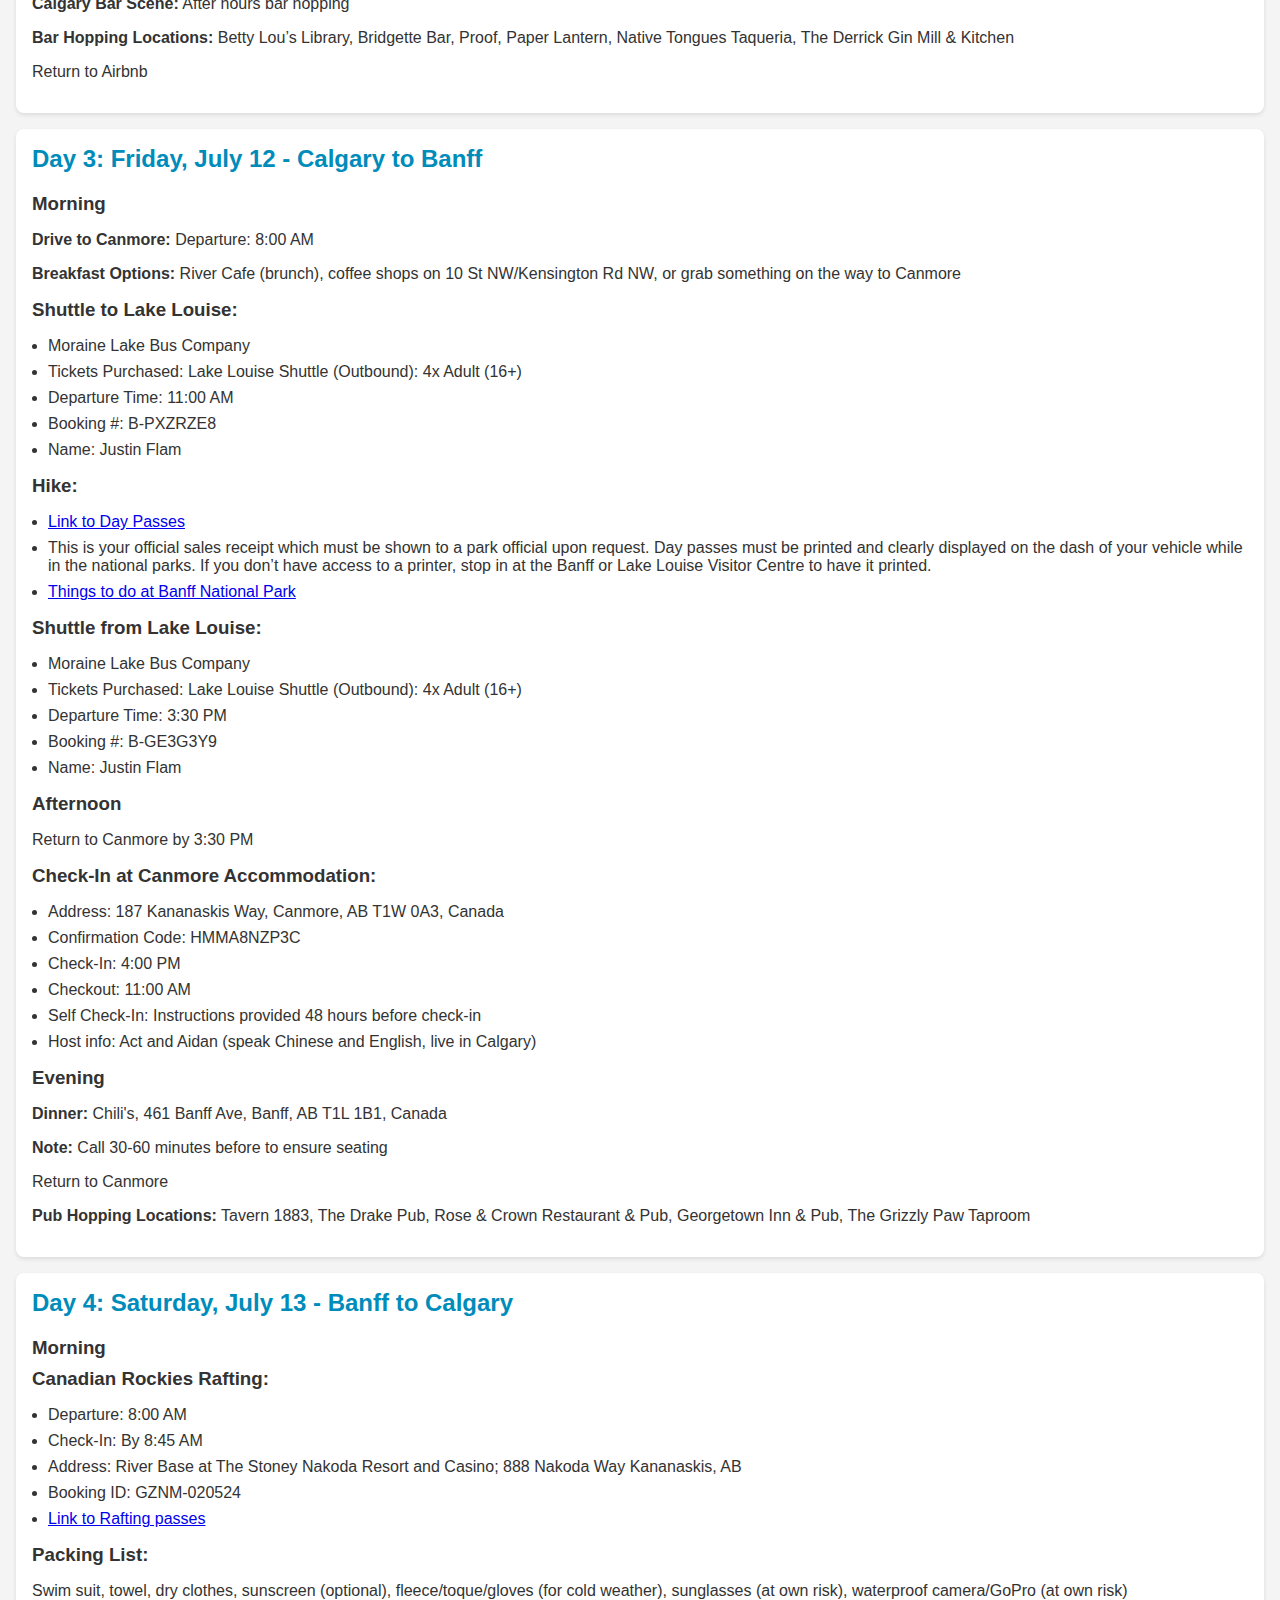
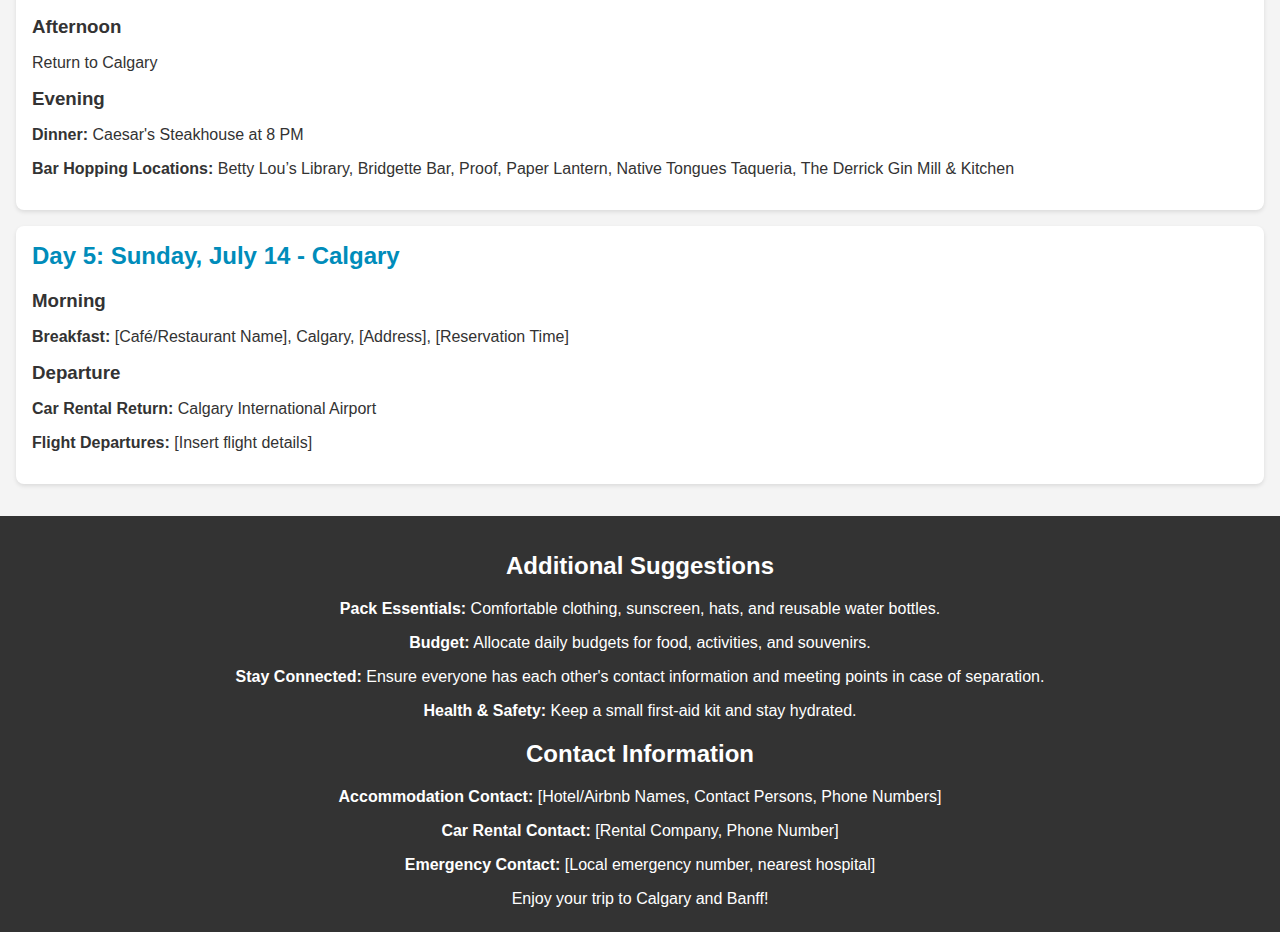
==== commit 921180ba: "Update index.html" ====
--- a/index.html
+++ b/index.html
@@ -171,12 +171,13 @@
     </footer>
     <script>
         document.getElementById('hamburger-menu').addEventListener('click', function() {
-            var navLinks = document.getElementById('nav-links');
-            if (navLinks.style.display === 'block') {
-                navLinks.style.display = 'none';
-            } else {
-                navLinks.style.display = 'block';
-            }
+            document.getElementById('nav-links').style.display = 'flex';
+            document.getElementById('close-menu').style.display = 'block';
+        });
+
+        document.getElementById('close-menu').addEventListener('click', function() {
+            document.getElementById('nav-links').style.display = 'none';
+            document.getElementById('close-menu').style.display = 'none';
         });
     </script>
 </body>
--- a/styles.css
+++ b/styles.css
@@ -10,7 +10,7 @@
     background-color: #008cba;
     color: white;
     padding: 1em;
-    text-align: left;
+    text-align: center;
     position: relative;
 }
 
@@ -36,13 +36,17 @@
     margin: 20px auto;
 }
 
-.hamburger-menu {
+.hamburger-menu, .close-menu {
     font-size: 2em;
     cursor: pointer;
     display: none;
     position: absolute;
     top: 10px;
     right: 20px;
+}
+
+.close-menu {
+    display: none;
 }
 
 .nav-links {
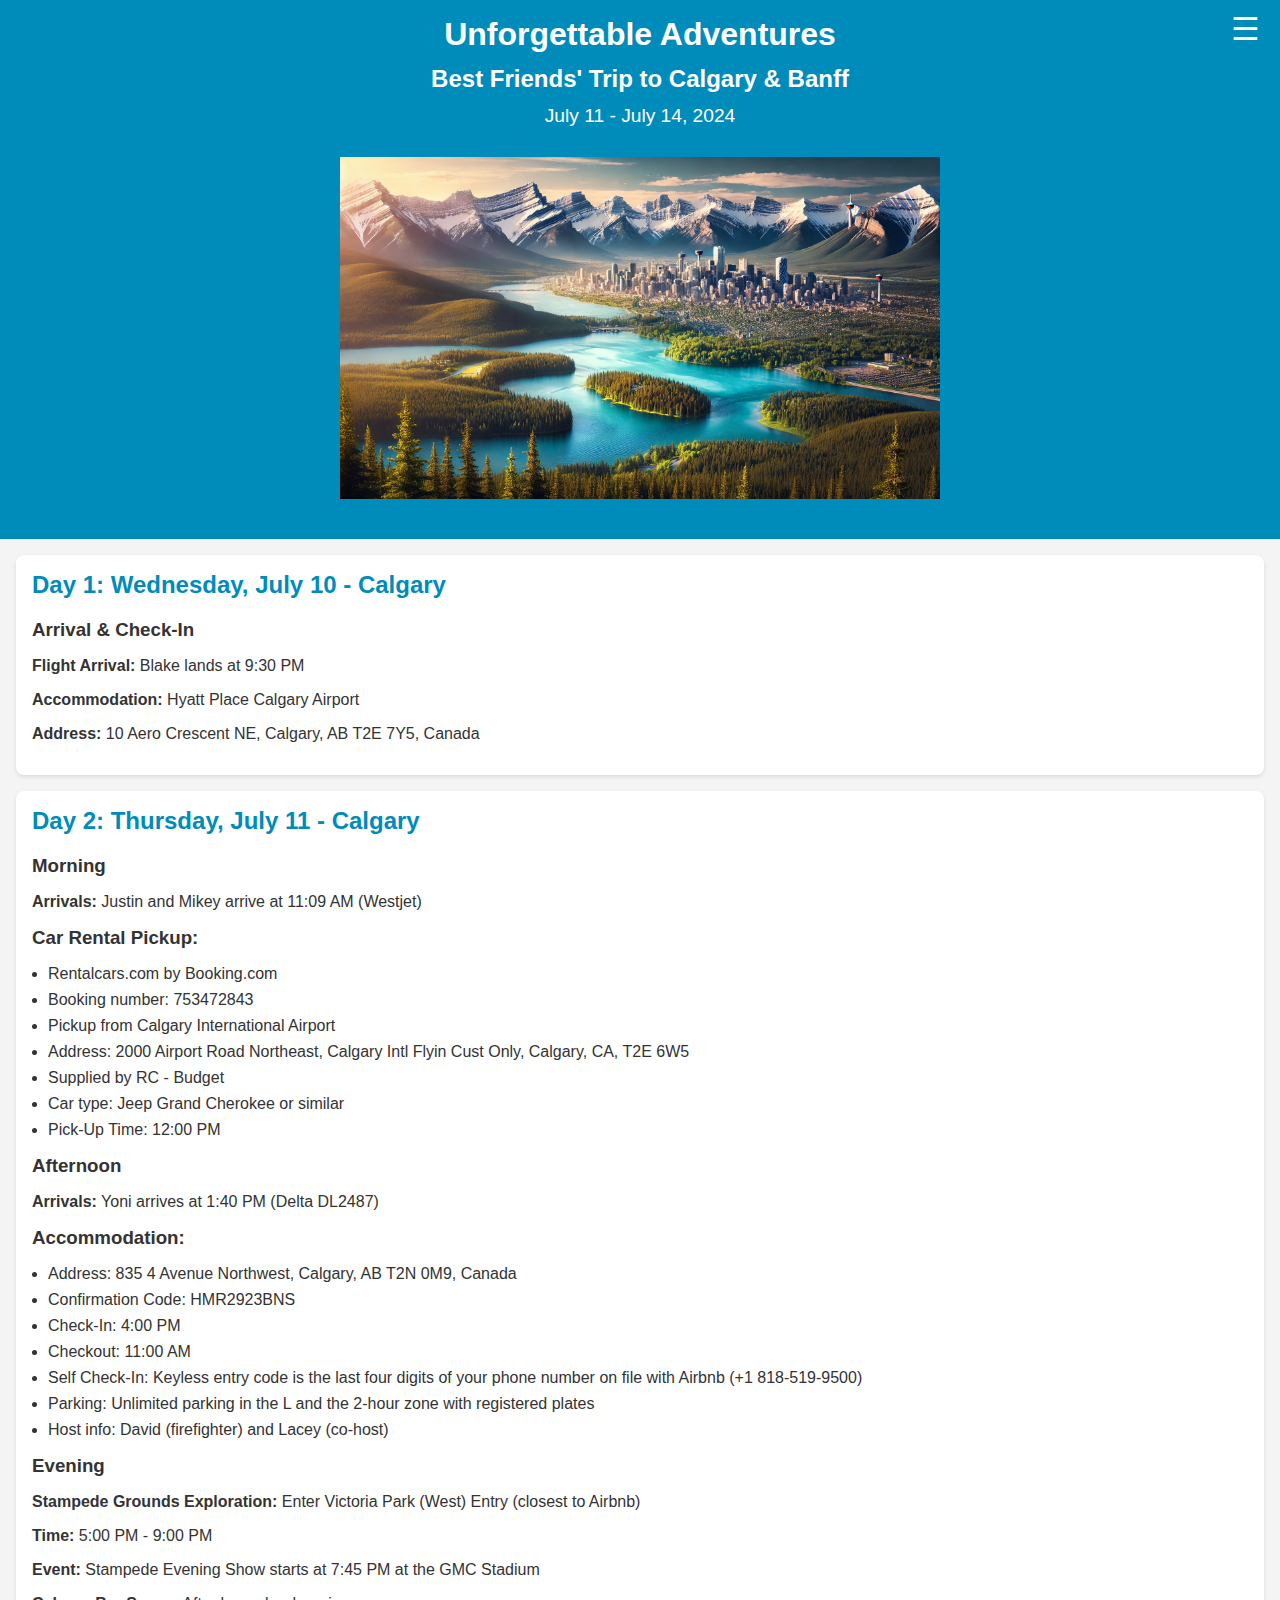
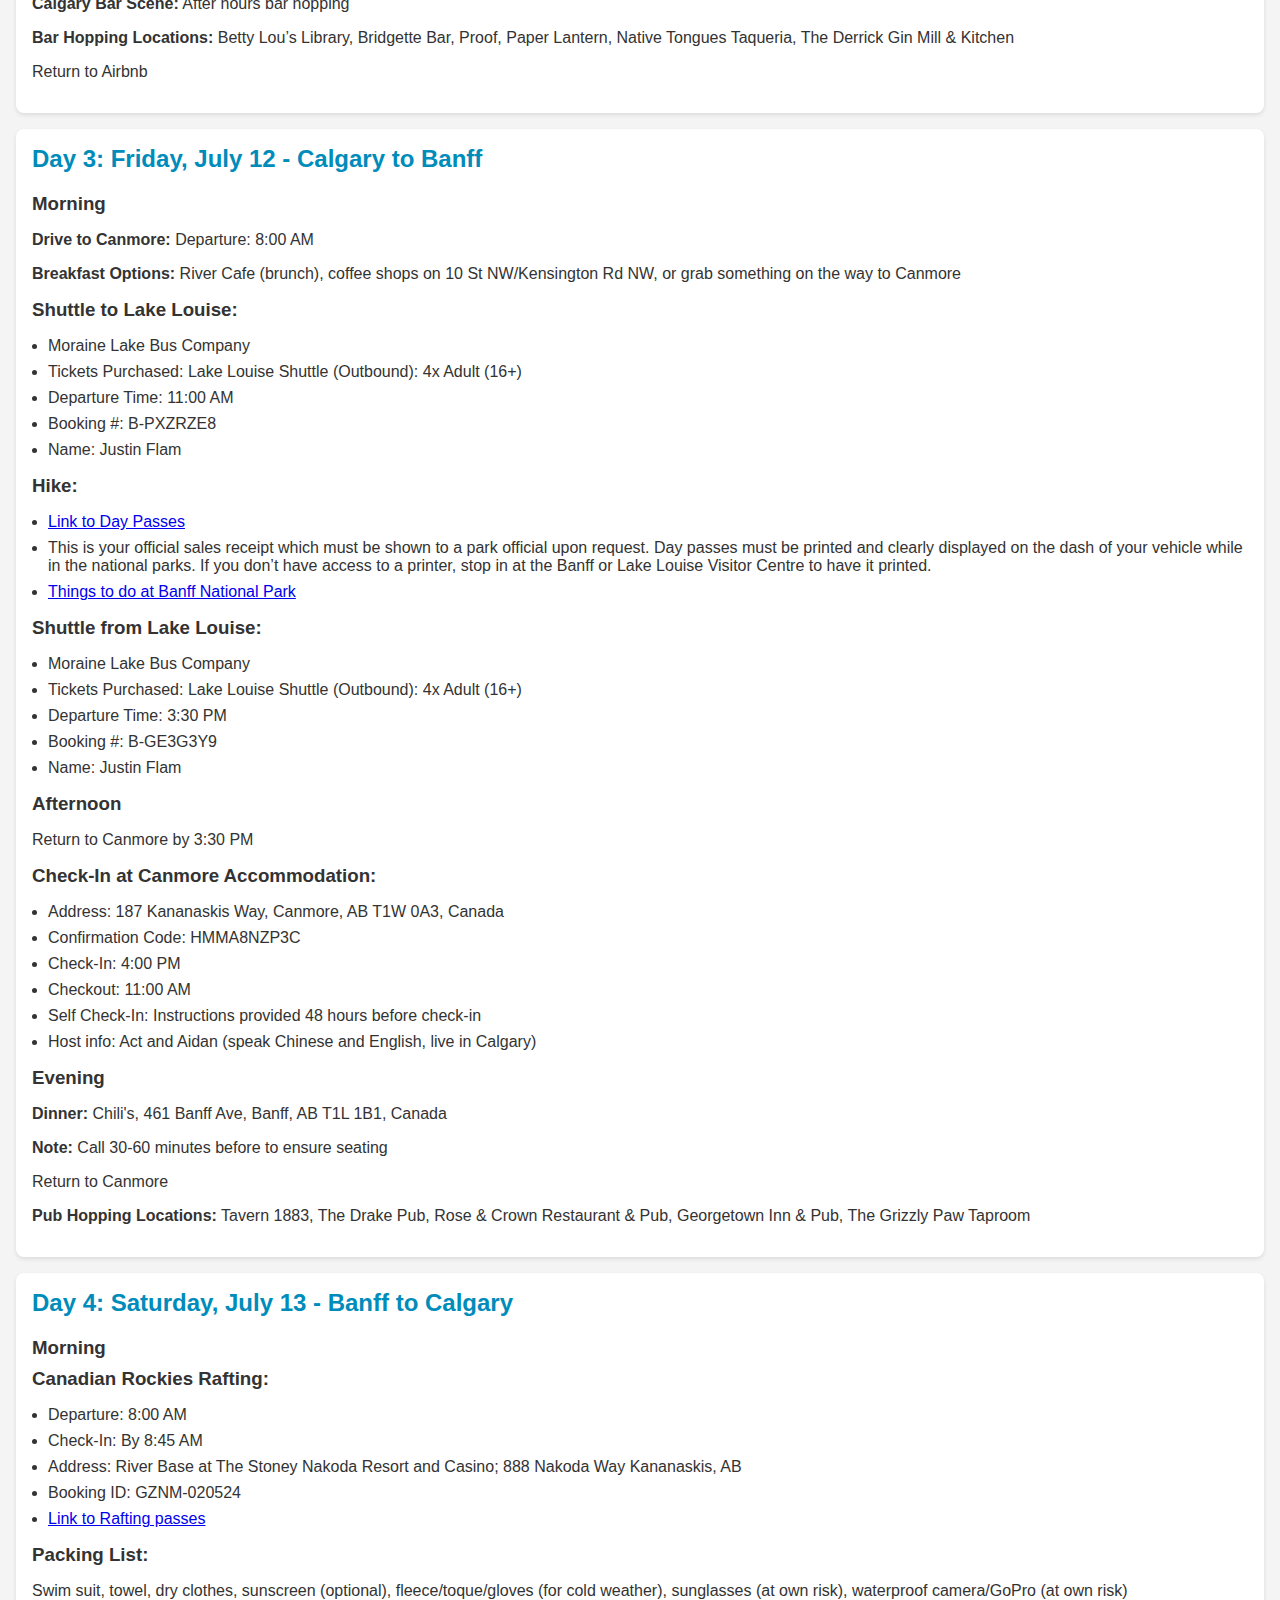
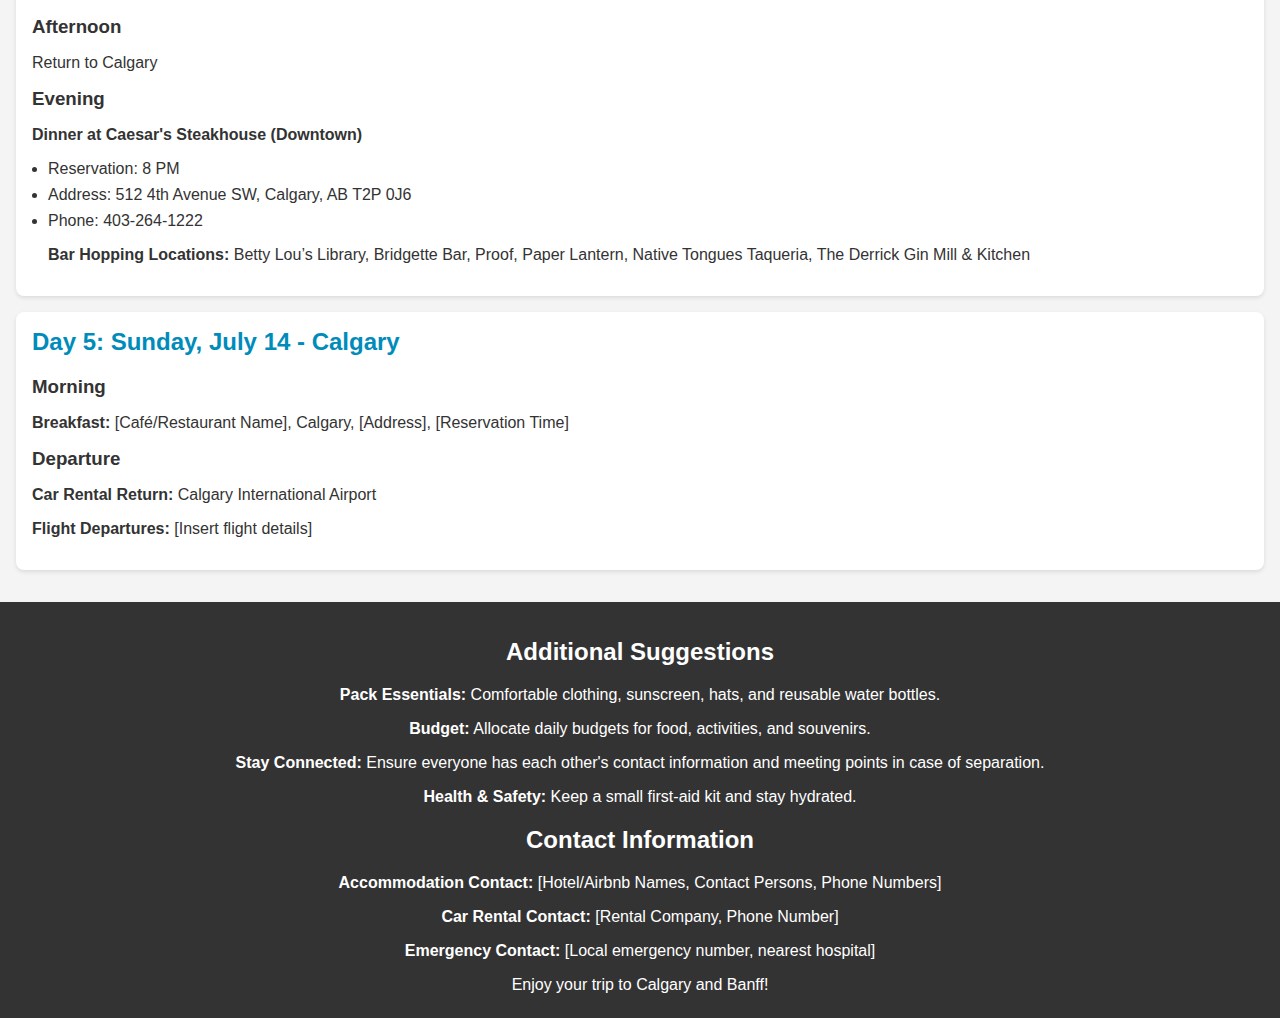
==== commit 774d951c: "Update index.html" ====
--- a/index.html
+++ b/index.html
@@ -140,7 +140,12 @@
             <p>Return to Calgary</p>
 
             <h3>Evening</h3>
-            <p><strong>Dinner:</strong> Caesar's Steakhouse at 8 PM</p>
+            <p><strong>Dinner at Caesar's Steakhouse (Downtown)</strong>
+                <ul>
+                    <li>Reservation: 8 PM</li>
+                    <li>Address: 512 4th Avenue SW, Calgary, AB  T2P 0J6
+</li>
+                    <li>Phone: 403-264-1222</li>
             <p><strong>Bar Hopping Locations:</strong> Betty Lou’s Library, Bridgette Bar, Proof, Paper Lantern, Native Tongues Taqueria, The Derrick Gin Mill & Kitchen</p>
         </section>
 
--- a/styles.css
+++ b/styles.css
@@ -39,19 +39,24 @@
 .hamburger-menu, .close-menu {
     font-size: 2em;
     cursor: pointer;
-    display: none;
     position: absolute;
     top: 10px;
     right: 20px;
 }
 
+.hamburger-menu {
+    display: block;
+}
+
 .close-menu {
     display: none;
+    color: white;
+    z-index: 10000;
 }
 
 .nav-links {
     list-style: none;
-    padding: 1em;
+    padding: 0;
     margin: 0;
     display: none;
     flex-direction: column;
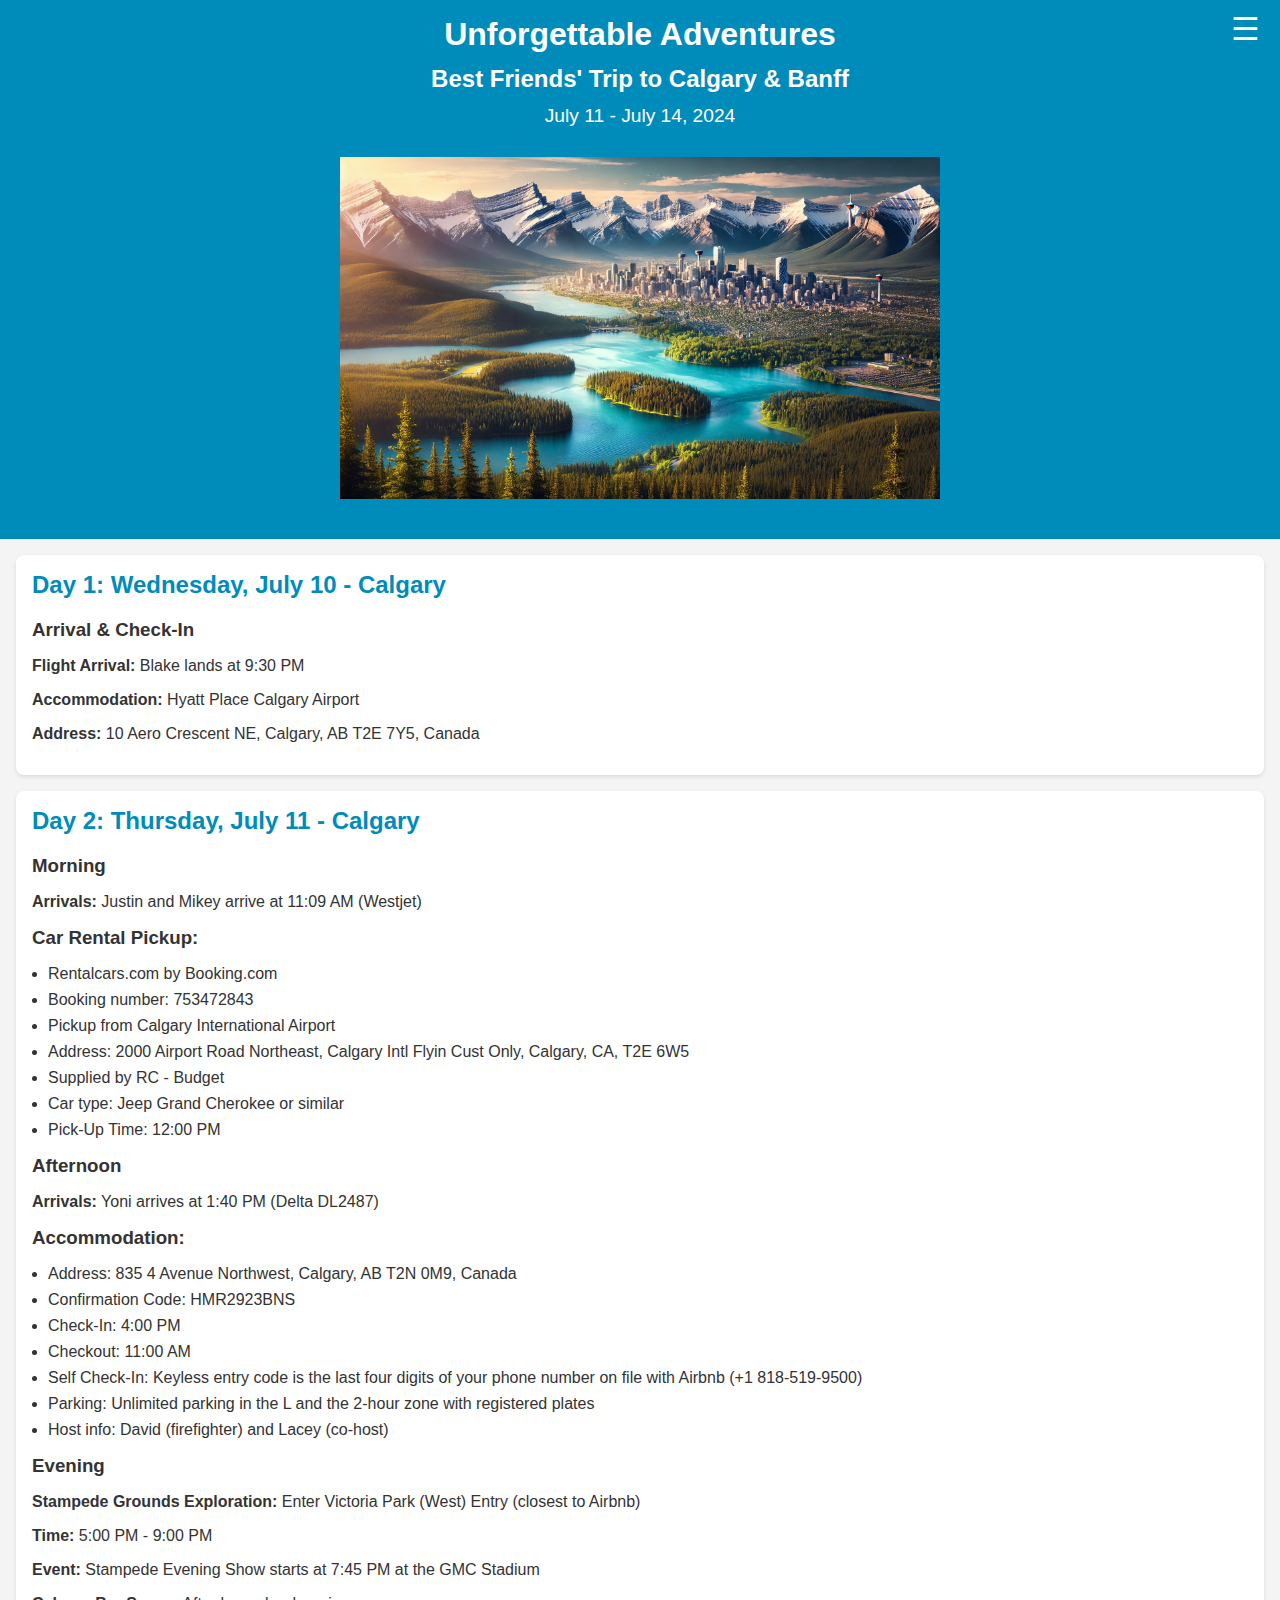
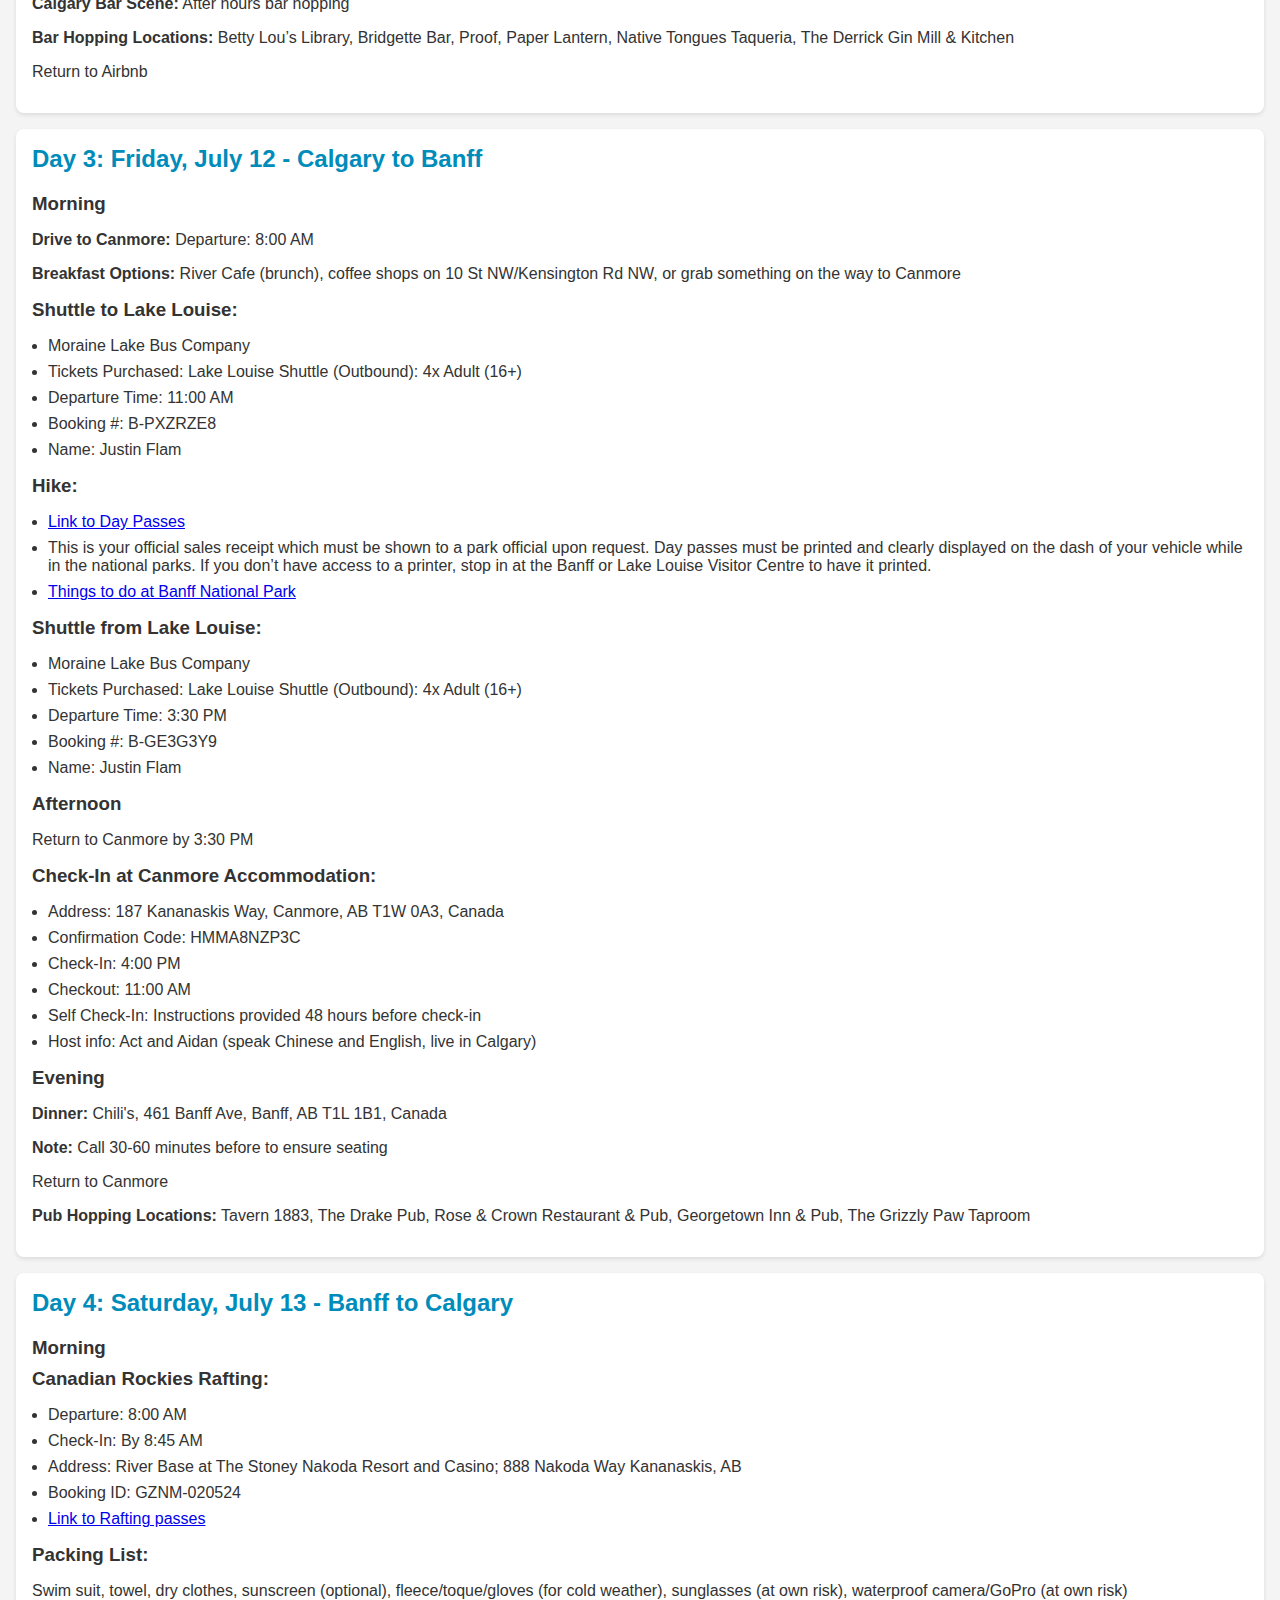
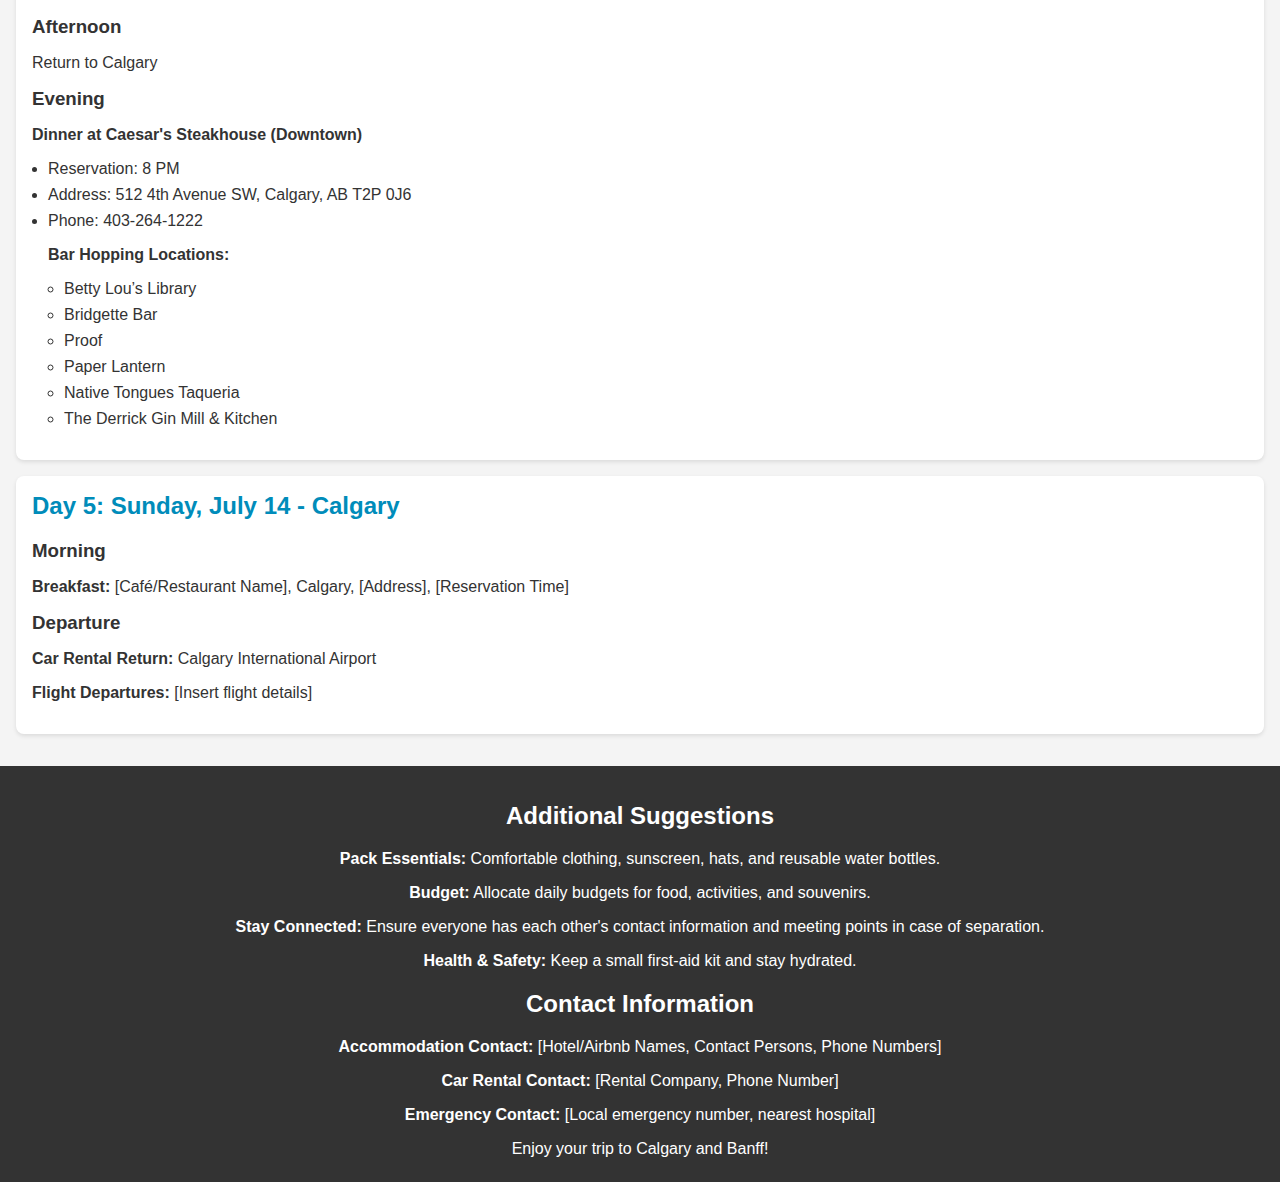
==== commit 9b1ccd49: "Update index.html" ====
--- a/index.html
+++ b/index.html
@@ -143,10 +143,17 @@
             <p><strong>Dinner at Caesar's Steakhouse (Downtown)</strong>
                 <ul>
                     <li>Reservation: 8 PM</li>
-                    <li>Address: 512 4th Avenue SW, Calgary, AB  T2P 0J6
-</li>
+                    <li>Address: 512 4th Avenue SW, Calgary, AB  T2P 0J6</li>
                     <li>Phone: 403-264-1222</li>
-            <p><strong>Bar Hopping Locations:</strong> Betty Lou’s Library, Bridgette Bar, Proof, Paper Lantern, Native Tongues Taqueria, The Derrick Gin Mill & Kitchen</p>
+            <p><strong>Bar Hopping Locations:</strong></p>
+             <ul>
+                 <li>Betty Lou’s Library</li>
+                 <li>Bridgette Bar</li>
+                 <li>Proof</li>
+                 <li>Paper Lantern</li>
+                 <li>Native Tongues Taqueria</li>
+                 <li>The Derrick Gin Mill & Kitchen</li>
+             </ul>
         </section>
 
         <section class="day">
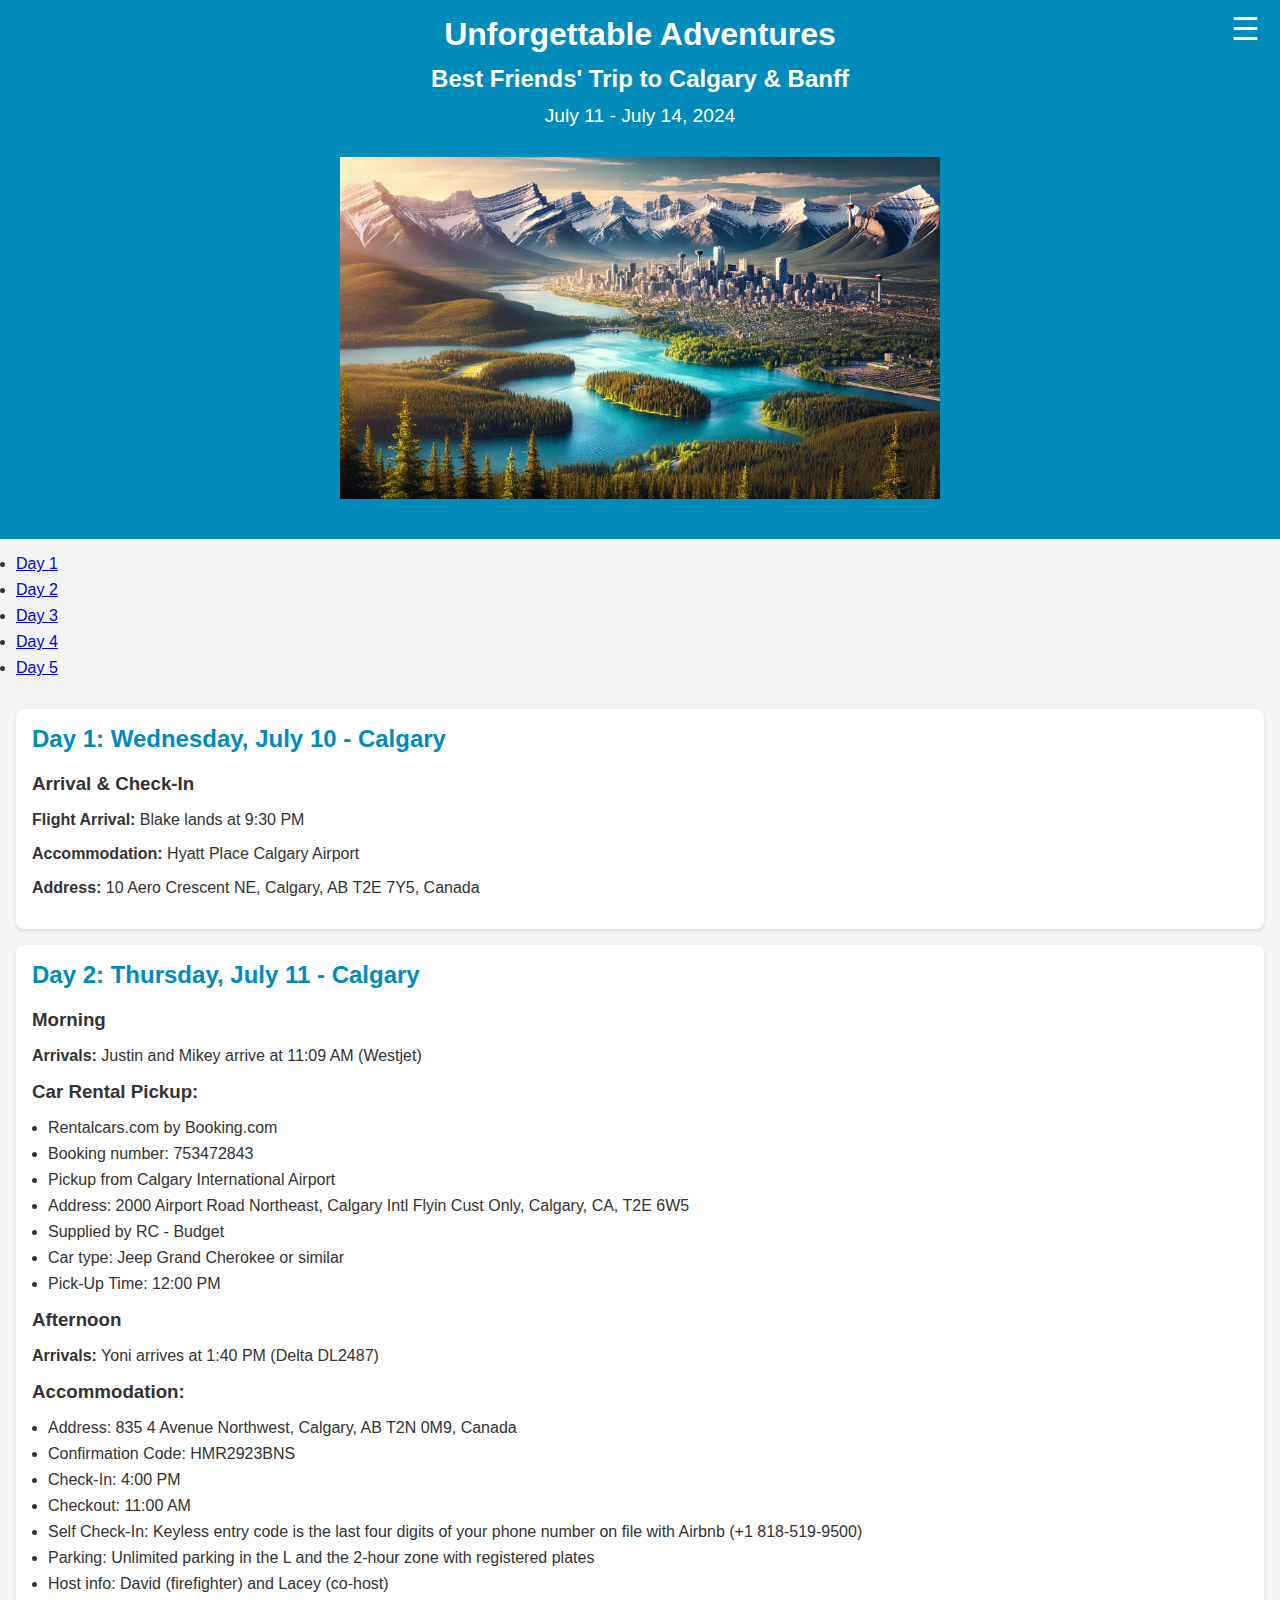
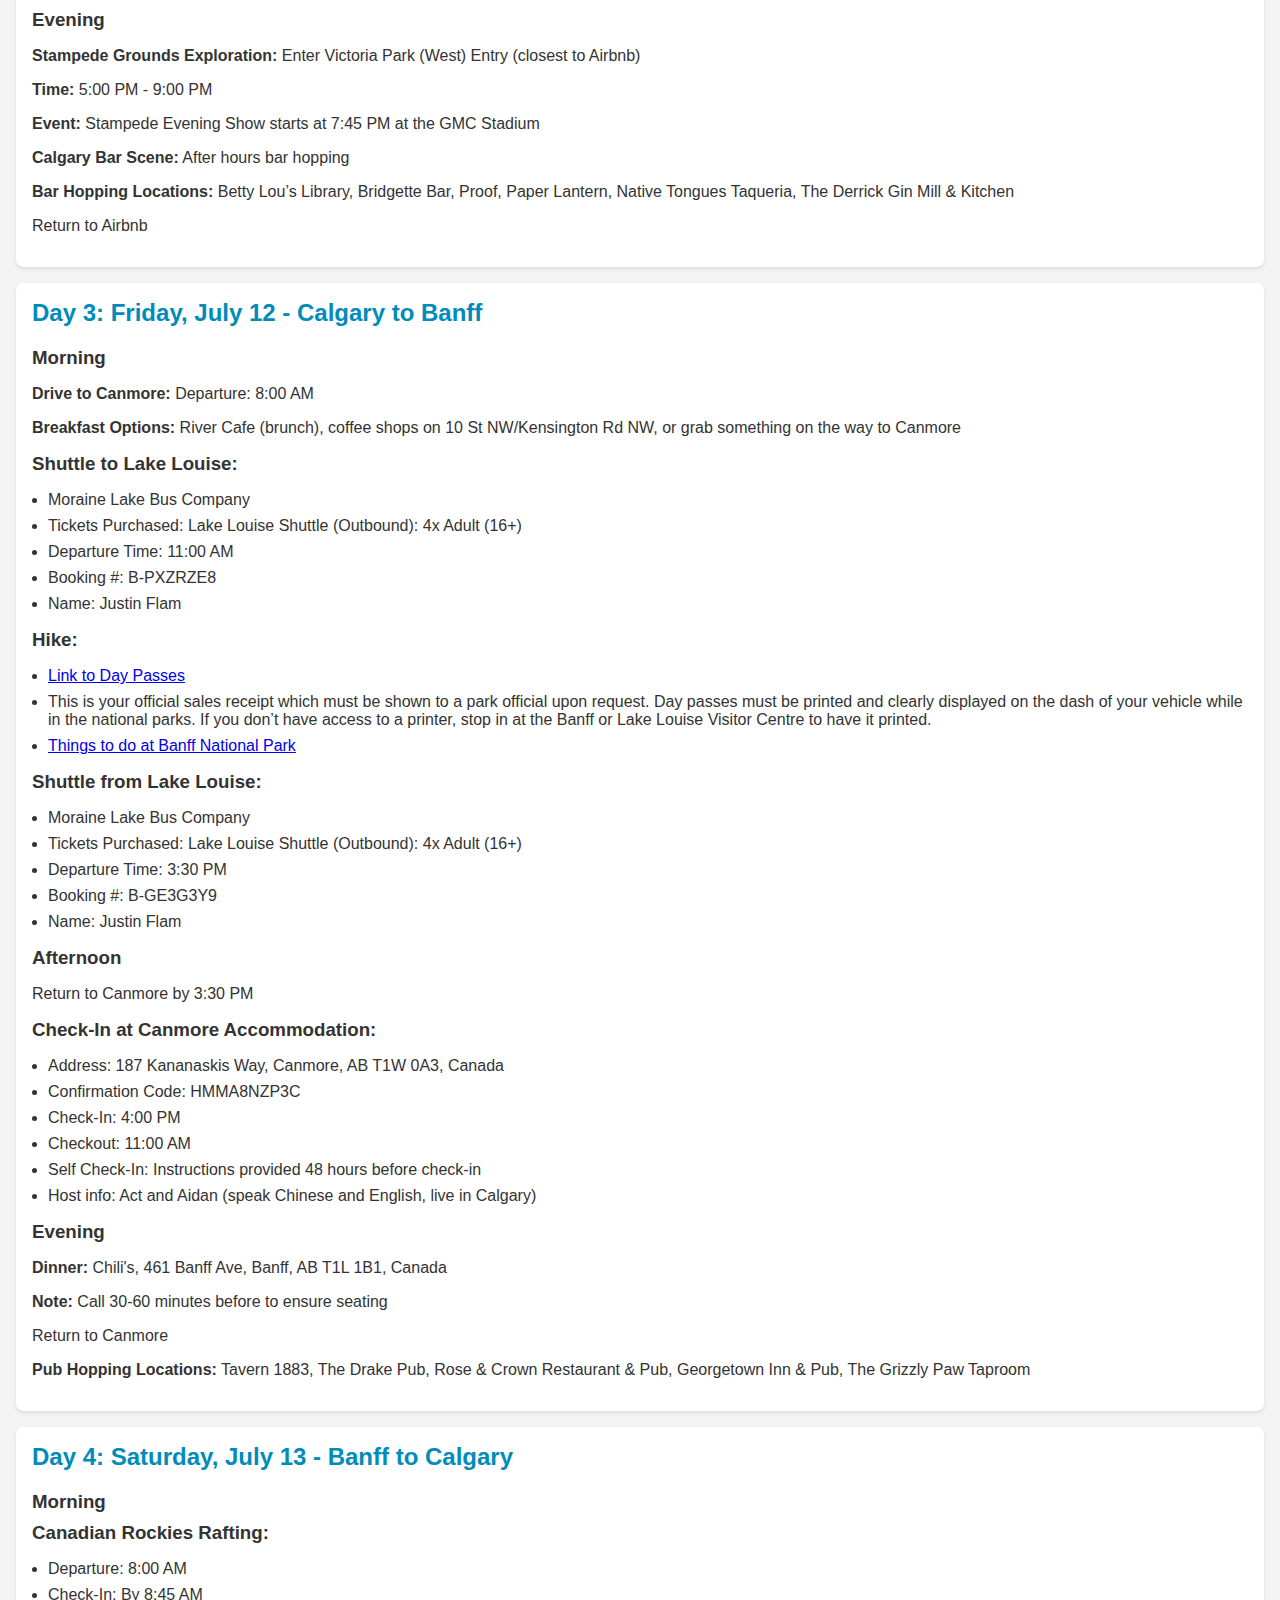
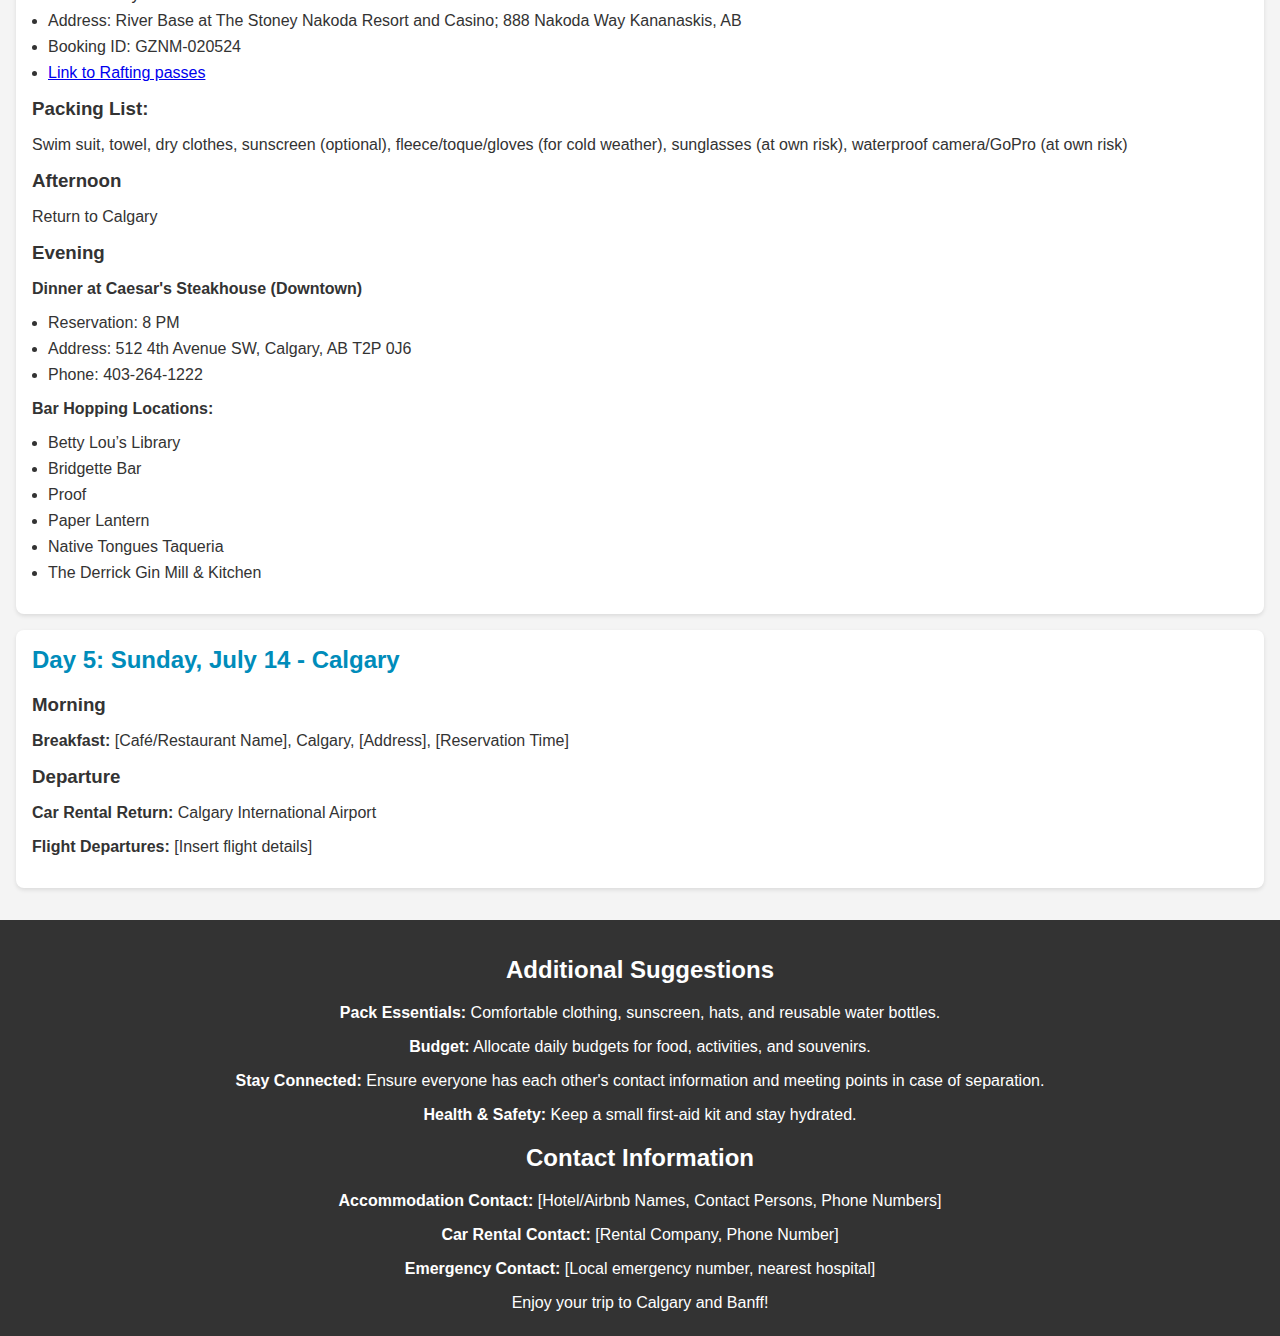
==== commit aad1e599: "Update index.html" ====
--- a/index.html
+++ b/index.html
@@ -29,8 +29,18 @@
         </nav>
     </header>
 
+    <div class="tabs">
+        <ul>
+            <li><a href="#day1">Day 1</a></li>
+            <li><a href="#day2">Day 2</a></li>
+            <li><a href="#day3">Day 3</a></li>
+            <li><a href="#day4">Day 4</a></li>
+            <li><a href="#day5">Day 5</a></li>
+        </ul>
+    </div>
+
     <main>
-        <section class="day">
+        <section class="day" id="day1">
             <h2>Day 1: Wednesday, July 10 - Calgary</h2>
             <h3>Arrival & Check-In</h3>
             <p><strong>Flight Arrival:</strong> Blake lands at 9:30 PM</p>
@@ -38,7 +48,7 @@
             <p><strong>Address:</strong> 10 Aero Crescent NE, Calgary, AB T2E 7Y5, Canada</p>
         </section>
 
-        <section class="day">
+        <section class="day" id="day2">
             <h2>Day 2: Thursday, July 11 - Calgary</h2>
             <h3>Morning</h3>
             <p><strong>Arrivals:</strong> Justin and Mikey arrive at 11:09 AM (Westjet)</p>
@@ -75,7 +85,7 @@
             <p>Return to Airbnb</p>
         </section>
 
-        <section class="day">
+        <section class="day" id="day3">
             <h2>Day 3: Friday, July 12 - Calgary to Banff</h2>
             <h3>Morning</h3>
             <p><strong>Drive to Canmore:</strong> Departure: 8:00 AM</p>
@@ -122,7 +132,7 @@
             <p><strong>Pub Hopping Locations:</strong> Tavern 1883, The Drake Pub, Rose & Crown Restaurant & Pub, Georgetown Inn & Pub, The Grizzly Paw Taproom</p>
         </section>
 
-        <section class="day">
+        <section class="day" id="day4">
             <h2>Day 4: Saturday, July 13 - Banff to Calgary</h2>
             <h3>Morning</h3>
             <h3>Canadian Rockies Rafting:</h3>
@@ -140,23 +150,24 @@
             <p>Return to Calgary</p>
 
             <h3>Evening</h3>
-            <p><strong>Dinner at Caesar's Steakhouse (Downtown)</strong>
-                <ul>
-                    <li>Reservation: 8 PM</li>
-                    <li>Address: 512 4th Avenue SW, Calgary, AB  T2P 0J6</li>
-                    <li>Phone: 403-264-1222</li>
+            <p><strong>Dinner at Caesar's Steakhouse (Downtown)</strong></p>
+            <ul>
+                <li>Reservation: 8 PM</li>
+                <li>Address: 512 4th Avenue SW, Calgary, AB  T2P 0J6</li>
+                <li>Phone: 403-264-1222</li>
+            </ul>
             <p><strong>Bar Hopping Locations:</strong></p>
-             <ul>
-                 <li>Betty Lou’s Library</li>
-                 <li>Bridgette Bar</li>
-                 <li>Proof</li>
-                 <li>Paper Lantern</li>
-                 <li>Native Tongues Taqueria</li>
-                 <li>The Derrick Gin Mill & Kitchen</li>
-             </ul>
-        </section>
-
-        <section class="day">
+            <ul>
+                <li>Betty Lou’s Library</li>
+                <li>Bridgette Bar</li>
+                <li>Proof</li>
+                <li>Paper Lantern</li>
+                <li>Native Tongues Taqueria</li>
+                <li>The Derrick Gin Mill & Kitchen</li>
+            </ul>
+        </section>
+
+        <section class="day" id="day5">
             <h2>Day 5: Sunday, July 14 - Calgary</h2>
             <h3>Morning</h3>
             <p><strong>Breakfast:</strong> [Café/Restaurant Name], Calgary, [Address], [Reservation Time]</p>
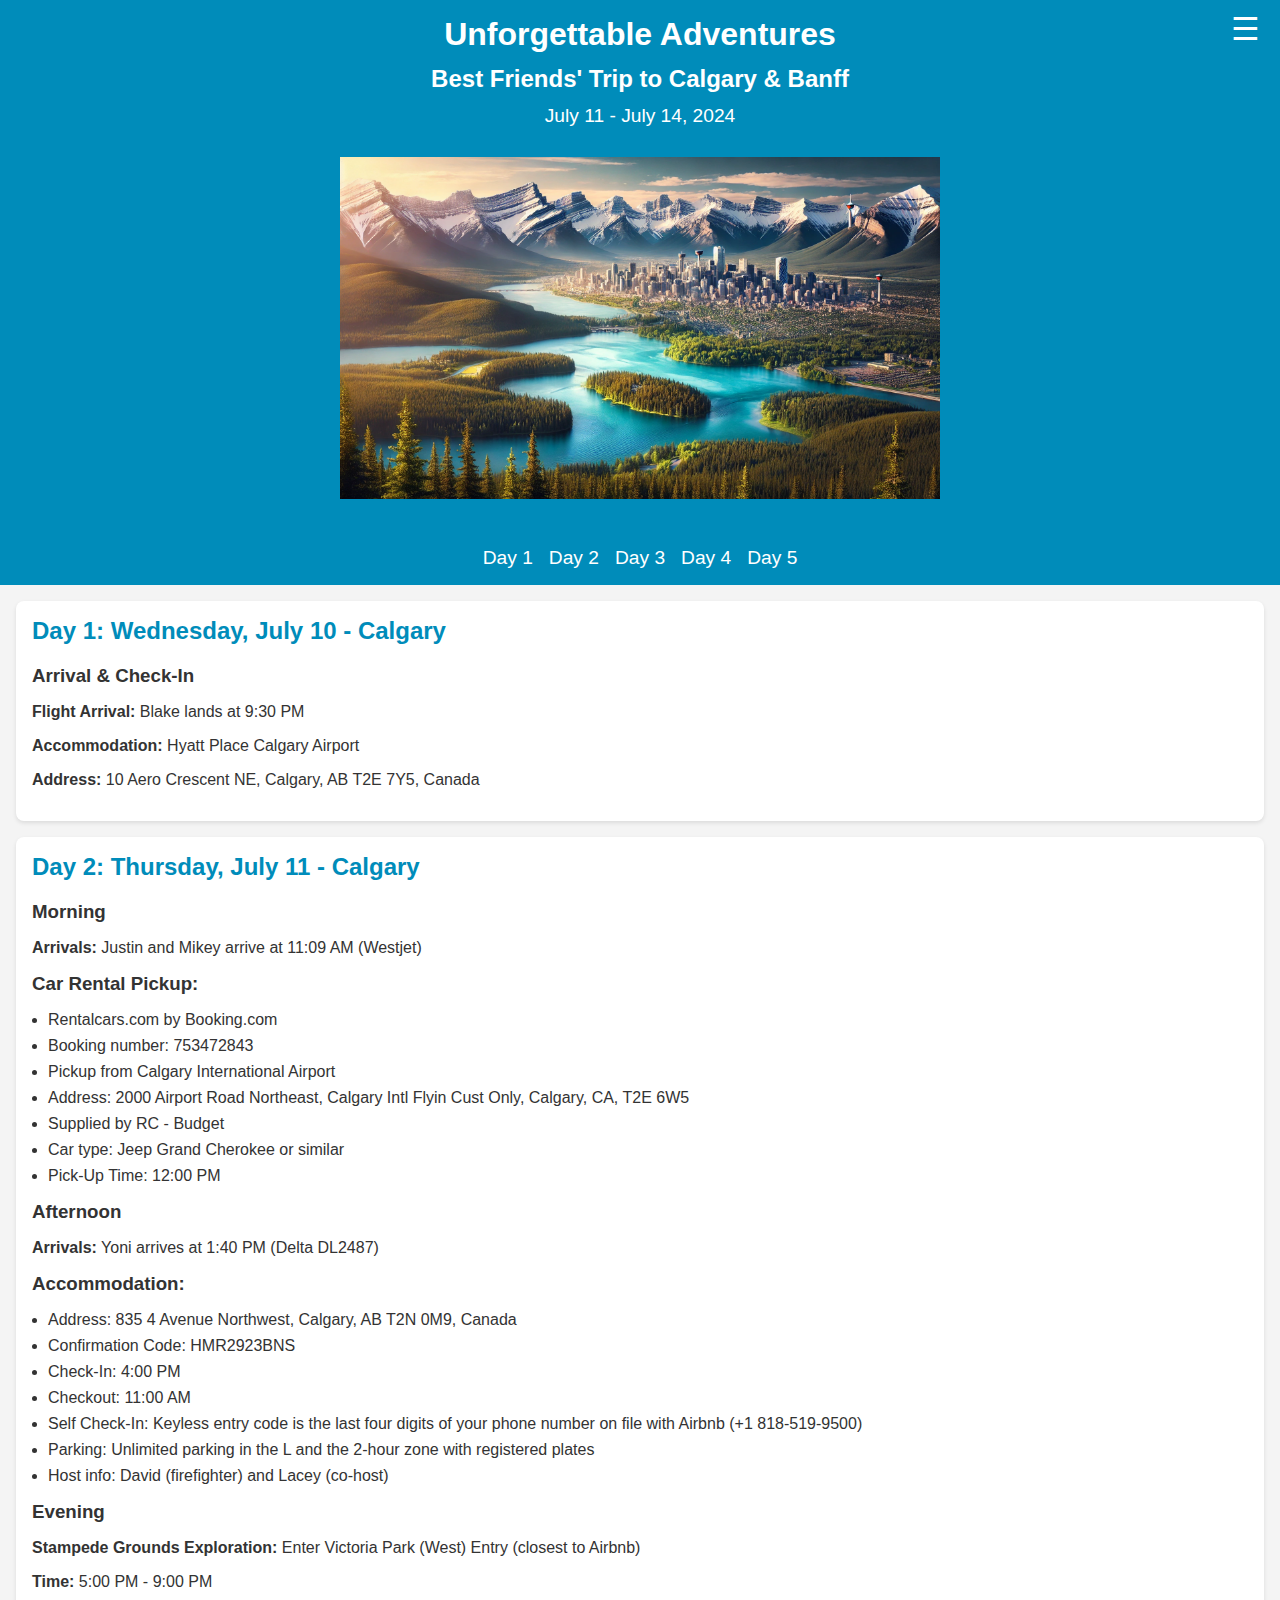
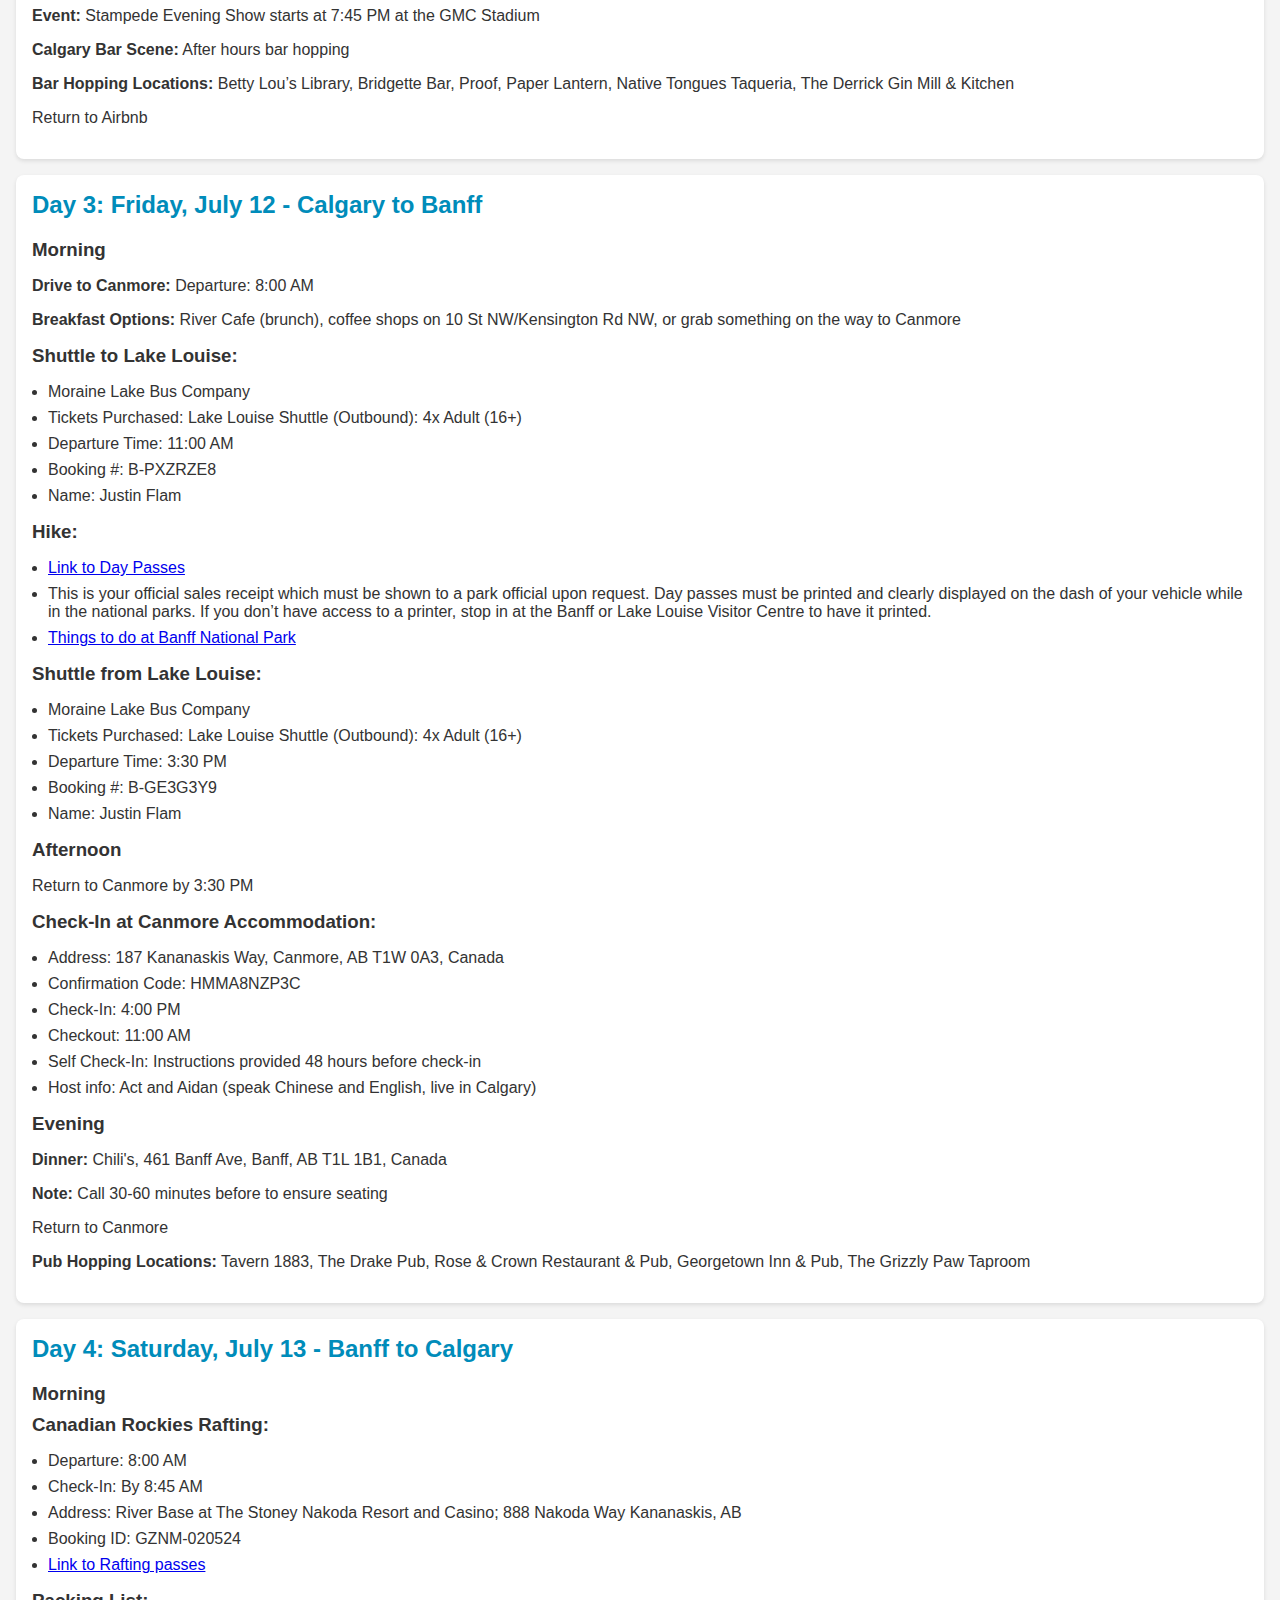
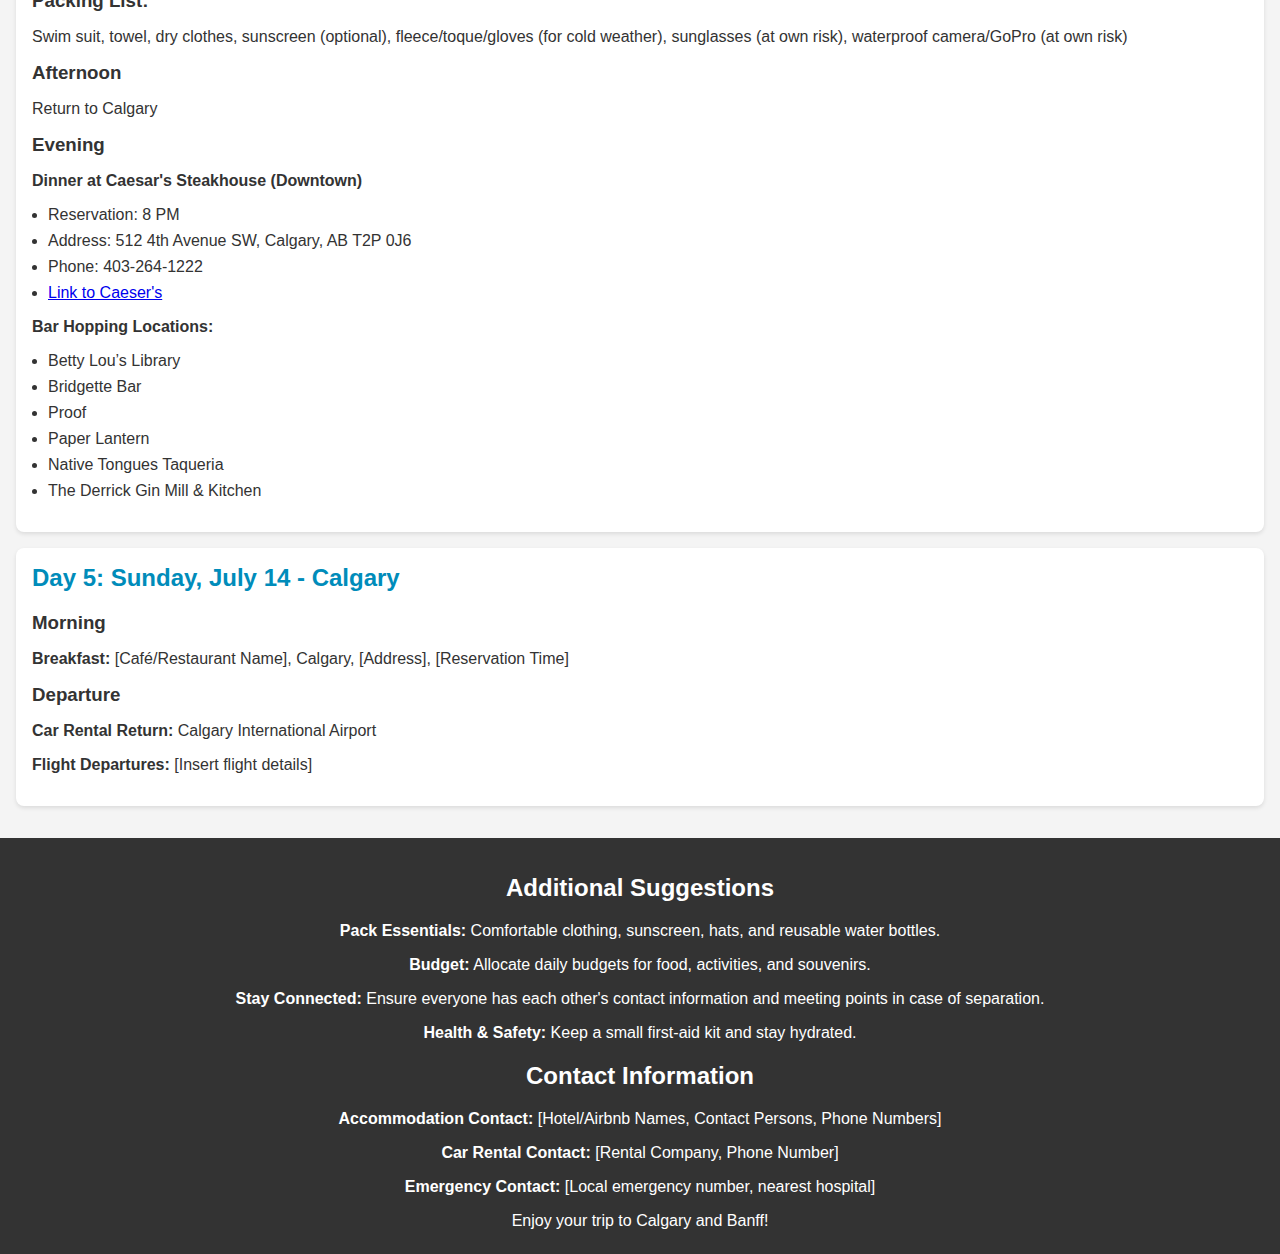
==== commit a42ebcd7: "Update index.html" ====
--- a/index.html
+++ b/index.html
@@ -5,6 +5,7 @@
     <meta name="viewport" content="width=device-width, initial-scale=1.0">
     <title>Unforgettable Adventures: Best Friends' Trip to Calgary & Banff</title>
     <link rel="stylesheet" href="styles.css">
+    <link rel="icon" href="favicon.png" type="image/png">
 </head>
 <body>
     <header>
@@ -155,6 +156,7 @@
                 <li>Reservation: 8 PM</li>
                 <li>Address: 512 4th Avenue SW, Calgary, AB  T2P 0J6</li>
                 <li>Phone: 403-264-1222</li>
+                <li><a href="https://www.caesarssteakhouse.com/">Link to Caeser's</a></li>
             </ul>
             <p><strong>Bar Hopping Locations:</strong></p>
             <ul>
--- a/styles.css
+++ b/styles.css
@@ -56,7 +56,7 @@
 
 .nav-links {
     list-style: none;
-    padding: 0;
+    padding: 1em;
     margin: 0;
     display: none;
     flex-direction: column;
@@ -85,6 +85,31 @@
     .hamburger-menu {
         display: block;
     }
+}
+
+.tabs {
+    background-color: #008cba;
+    padding: 0.5em;
+    text-align: center;
+}
+
+.tabs ul {
+    list-style: none;
+    padding: 0;
+    margin: 0;
+    display: flex;
+    justify-content: center;
+    gap: 1em;
+}
+
+.tabs ul li {
+    display: inline;
+}
+
+.tabs ul li a {
+    color: white;
+    text-decoration: none;
+    font-size: 1.2em;
 }
 
 main {
